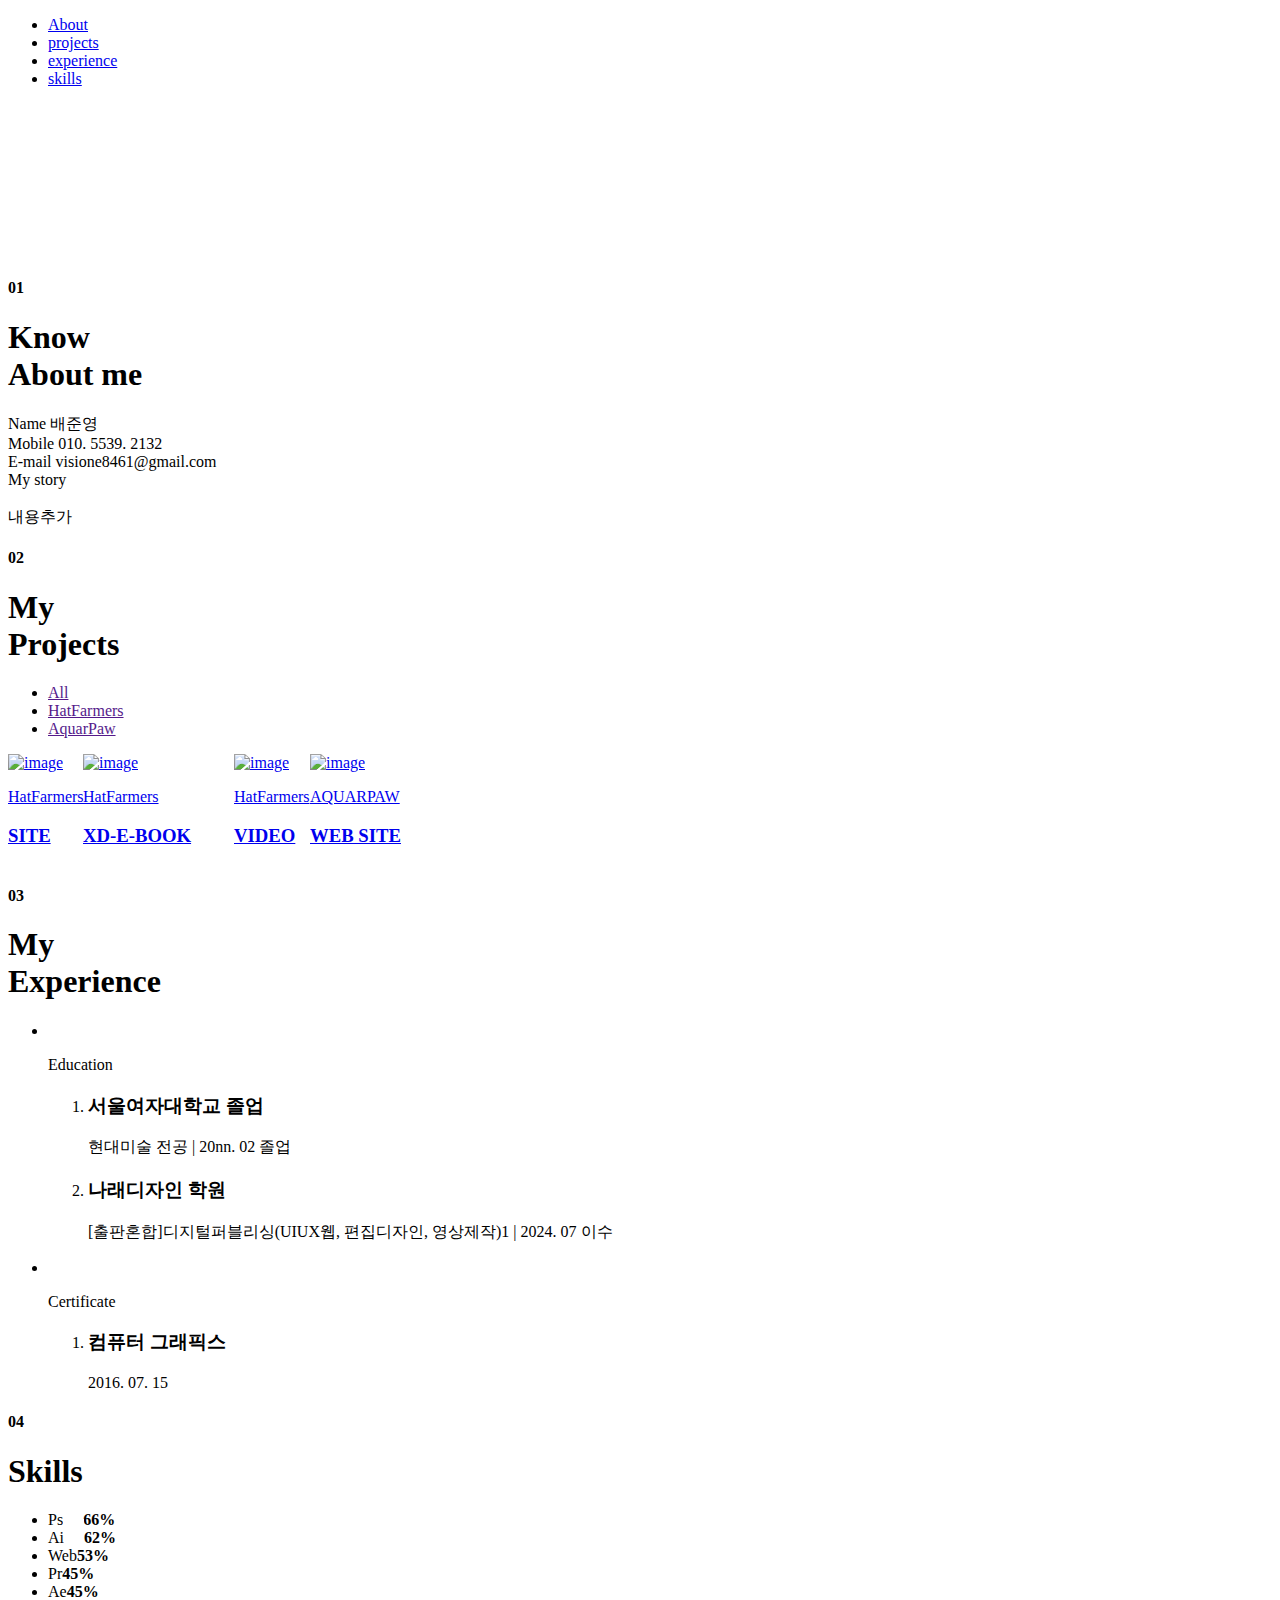
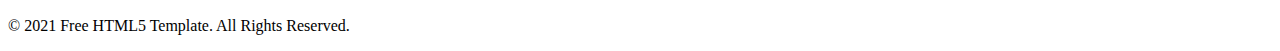
==== index.html @ 80c5e1d2 "Add files via upload" ====
<!DOCTYPE html>
<html lang="ko">

<head>
    <meta charset="utf-8">
    <meta http-equiv="X-UA-Compatible" content="IE=edge">
    <meta name="viewport" content="width=device-width, initial-scale=1">
    <title>Portfolio</title>
    <link rel="shortcut icon" href="./img/effect.png" type="image/x-icon">
    <link href="https://webfontworld.github.io/sunn/SUIT.css" rel="stylesheet">
    <!--웹폰트, 수트체-->
    <link rel="preconnect" href="https://fonts.googleapis.com">
    <link rel="preconnect" href="https://fonts.gstatic.com" crossorigin>
    <link href="https://fonts.googleapis.com/css2?family=Nixie+One&display=swap" rel="stylesheet">
    <!--웹폰트, Nixie One-->
    <!-- Bootstrap -->
    <link href="css/bootstrap.min.css" rel="stylesheet">
    <link href="ionicons/css/ionicons.min.css" rel="stylesheet">
    <link href="css/animate.min.css" rel="stylesheet">
    <link href="css/aos.css" rel="stylesheet">
    <!-- main style -->
    <link href="css/style.css" rel="stylesheet">
    <!-- HTML5 shim and Respond.js for IE8 support of HTML5 elements and media queries -->
    <!-- WARNING: Respond.js doesn't work if you view the page via file:// -->
    <!--[if lt IE 9]>
      <script src="https://oss.maxcdn.com/html5shiv/3.7.3/html5shiv.min.js"></script>
      <script src="https://oss.maxcdn.com/respond/1.4.2/respond.min.js"></script>
    <![endif]-->
    <link rel='stylesheet' href='https://fonts.googleapis.com/css?family=Ubuntu'>
    <link rel="stylesheet" href="css/style.css">
</head>

<body>

    <!-- Preloader -->
    <div id="preloader">
        <div id="status">

            <div class="preloader" aria-busy="true" aria-label="Loading, please wait." role="progressbar">
            </div>

        </div>
    </div>
    <!-- ./Preloader -->

    <!-- header -->
    <header class="navbar-fixed-top">
        <nav>
            <ul>
                <li><a href="#about">About</a></li>
                <li><a href="#projects">projects</a></li>
                <li><a href="#experience">experience</a></li>
                <li><a href="#skills">skills</a></li>
            </ul>
        </nav>
    </header>
    <!-- ./header -->

    <!-- home -->
    <div class="section" id="home" data-stellar-background-ratio="0.5">
        <video src="./img/home.mp4" autoplay muted loop playsinline class="home_pc"></video>
        <video src="./img/home_mobile.mp4" autoplay muted loop playsinline class="home_mo"></video>
    </div>
    <!-- ./home -->

    <!-- about -->
    <div class="section" id="about">
        <div class="container">
            <div class="col-md-6" data-aos="fade-up">
                <h4>01</h4>
                <h1 class="size-50">Know <br /> About me</h1>
                <div class="h">
                    <span>Name</span> 배준영
                    <br><span>Mobile</span> 010. 5539. 2132
                    <br><span>E-mail</span> visione8461@gmail.com
                </div>


                <div class="h-1">My story</div>
                <div class="h-2">

                    <br>내용추가
                </div>
            </div>
            <div class="col-md-6 about-img-div">
                <div class="about-border" data-aos="fade-up" data-aos-delay=".5"></div>
                <img src="img/about-img.jpg" width="400" class="img-responsive" alt="" align="right"
                    data-aos="fade-right" data-aos-delay="0" />
            </div>
        </div>
    </div>
    <!-- ./about -->

    <!-- projects -->
    <div class="section" id="projects">
        <div class="container">
            <div class="col-md-12">
                <h4>02</h4>
                <h1 class="size-50">My <br /> Projects</h1>
            </div>
            <!-- main container -->
            <div class="main-container portfolio-inner clearfix">
                <!-- portfolio div -->
                <div class="portfolio-div">
                    <div class="portfolio">
                        <!-- portfolio_filter -->
                        <div class="categories-grid wow fadeInLeft">
                            <nav class="categories">
                                <ul class="portfolio_filter">
                                    <li><a href="" class="active" data-filter="*">All</a></li>
                                    <li><a href="" data-filter=".HatFarmers">HatFarmers</a></li>
                                    <li><a href="" data-filter=".AquarPaw">AquarPaw</a></li>

                                </ul>
                            </nav>
                        </div>
                        <!-- portfolio_filter -->

                        <!-- portfolio_container -->
                        <div class="no-padding portfolio_container clearfix" data-aos="fade-up">
                            <!-- single work -->
                            <div class="col-md-4 col-sm-6 HatFarmers">
                                <a href="https://bae6young.github.io/hatfamers/" target="_blank">
                                    <div class="portfolio_item">
                                        <img src="img/portfolio/01.jpg" alt="image" class="img-responsive" />
                                    </div>
                                    <div class="pj_text_box clearfix">
                                        <p class="subject link-1">HatFarmers</p>
                                        <h3 class="link-1">SITE</h3>
                                    </div>
                                </a>
                            </div>
                            <!-- end single work -->

                            <!-- single work -->
                            <div class="col-md-4 col-sm-6 HatFarmers">
                                <a href="https://bae6young.github.io/hat_mockup/" target="_blank">
                                    <div class="portfolio_item">
                                        <img src="img/portfolio/02.jpg" alt="image" class="img-responsive" />
                                    </div>
                                    <div class="pj_text_box clearfix">
                                        <p class="subject link-1">HatFarmers</p>
                                        <h3>XD-E-BOOK</h3>
                                    </div>
                                </a>
                            </div>
                            <!-- end single work -->

                            <!-- single work -->
                            <div class="col-md-4 col-sm-6 HatFarmers">
                                <a href="https://youtu.be/URsQX9KmDFw" target="_blank">
                                    <div class="portfolio_item">
                                        <img src="img/portfolio/03.gif" alt="image" class="img-responsive" />
                                    </div>
                                    <div class="pj_text_box clearfix">
                                        <p class="subject link-1">HatFarmers</p>
                                        <h3>VIDEO</h3>
                                    </div>
                                </a>
                            </div>
                            <!-- end single work -->

                            <!-- single work -->
                            <div class="col-md-4 col-sm-6 AquarPaw">
                                <a href="https://bae6young.github.io/AQUARPAW/" target="_blank">
                                    <div class="portfolio_item">
                                        <img src="img/portfolio/04.jpg" alt="image" class="img-responsive" />
                                    </div>
                                    <div class="pj_text_box clearfix">
                                        <p class="subject link-1">AQUARPAW</p>
                                        <h3>WEB SITE</h3>
                                    </div>
                                </a>
                            </div>
                            <!-- end single work -->

                        </div>
                        <!-- end portfolio_container -->
                    </div>
                    <!-- portfolio -->
                </div>
                <!-- end portfolio div -->
            </div>
            <!-- end main container -->
        </div>
    </div>
    <!-- ./projects -->

    <!-- experience  -->
    <div class="section" id="experience">
        <div class="container">
            <div class="col-md-4">
                <h4>03</h4>
                <h1 class="size-50">My <br /> Experience</h1>
                <div class="h-50"></div>
            </div>
            <div class="col-md-8">
                <ul class="timeline">
                    
                    <li class="timeline-event" data-aos="fade-up">
                        
                        <div class="timeline-event-copy">
                            <label class="timeline-event-icon"><img src="./img/effect_line.png" alt="" class="icon_hover"></label>
                            <p class="timeline-event-thumbnail">Education</p>
                        </div>
                        <ol>
                            <li>
                                <h3>서울여자대학교 졸업</h3>
                                <p>현대미술 전공 | 20nn. 02 졸업</p>
                            </li>
                            <li>
                                <h3>나래디자인 학원</h3>
                                <p>[출판혼합]디지털퍼블리싱(UIUX웹,  편집디자인, 영상제작)1 | 2024. 07 이수</p>
                            </li>
                        </ol>
                    </li>
                    <li class="timeline-event" data-aos="fade-up">
                        
                        <div class="timeline-event-copy">
                            <label class="timeline-event-icon"><img src="./img/effect.png" alt="" class="icon_hover"></label>
                            <p class="timeline-event-thumbnail">Certificate</p>
                        </div>
                        <ol>
                            <li>
                                <h3>컴퓨터 그래픽스</h3>
                                <p>2016. 07. 15</p>
                            </li>
                        </ol>
                    </li>
                </ul>
            </div>
        </div>
    </div>
    <!-- ./experience -->
    <!-- skills -->
    <div class="section" id="skills">
        <div class="container">
            <div class="col-md-" data-aos="fade-up">
                <h4>04</h4>
                <h1 class="size-50">Skills</h1>
                <div class="h-50"></div>
                <div class="skill-box">

                    <div class="skills-circle">

                        <ul>
                            <li data-percent="80"><span class="text">Ps</span><span
                                    class="bar-circle-right"></span><span class="bar-circle-left"></span><span
                                    class="bar-circle-cover"></span><b></b></li>
                            <li data-percent="75"><span class="text">Ai</span><span
                                    class="bar-circle-right"></span><span class="bar-circle-left"></span><span
                                    class="bar-circle-cover"></span><b></b></li>
                            <li data-percent="65"><span class="text">Web</span><span
                                    class="bar-circle-right"></span><span class="bar-circle-left"></span><span
                                    class="bar-circle-cover"></span><b></b></li>
                            <li data-percent="55"><span class="text">Pr</span><span
                                    class="bar-circle-right"></span><span class="bar-circle-left"></span><span
                                    class="bar-circle-cover"></span><b></b></li>
                            <li data-percent="55"><span class="text">Ae</span><span
                                    class="bar-circle-right"></span><span class="bar-circle-left"></span><span
                                    class="bar-circle-cover"></span><b></b></li>


                        </ul>
                    </div>
                </div>
            </div>

        </div>
    </div>

    <!-- partial -->
    <script src='https://cdnjs.cloudflare.com/ajax/libs/jquery/3.1.0/jquery.min.js'></script>
    <script src="js/skill_script.js"></script>

    <!-- ./skil -->


    <!-- contact -->
    <div class="section" id="contact">
        <div class="container">
            <div class="col-md-12">
                <p>© 2021 Free HTML5 Template. All Rights Reserved.</p>
            </div>
        </div>
    </div>



    <!-- ./contact -->


    <!-- jQuery -->
    <script src=" js/jquery.js">
    </script>
    <!--  plugins  -->
    <script src="js/bootstrap.min.js"></script>
    <script src="js/plugins.js"></script>
    <script src="js/aos.js"></script>
    <script src="js/jquery.form.js"></script>
    <script src="js/jquery.validate.min.js"></script>

    <!--  main script  -->
    <script src="js/custom.js"></script>
</body>

</html>
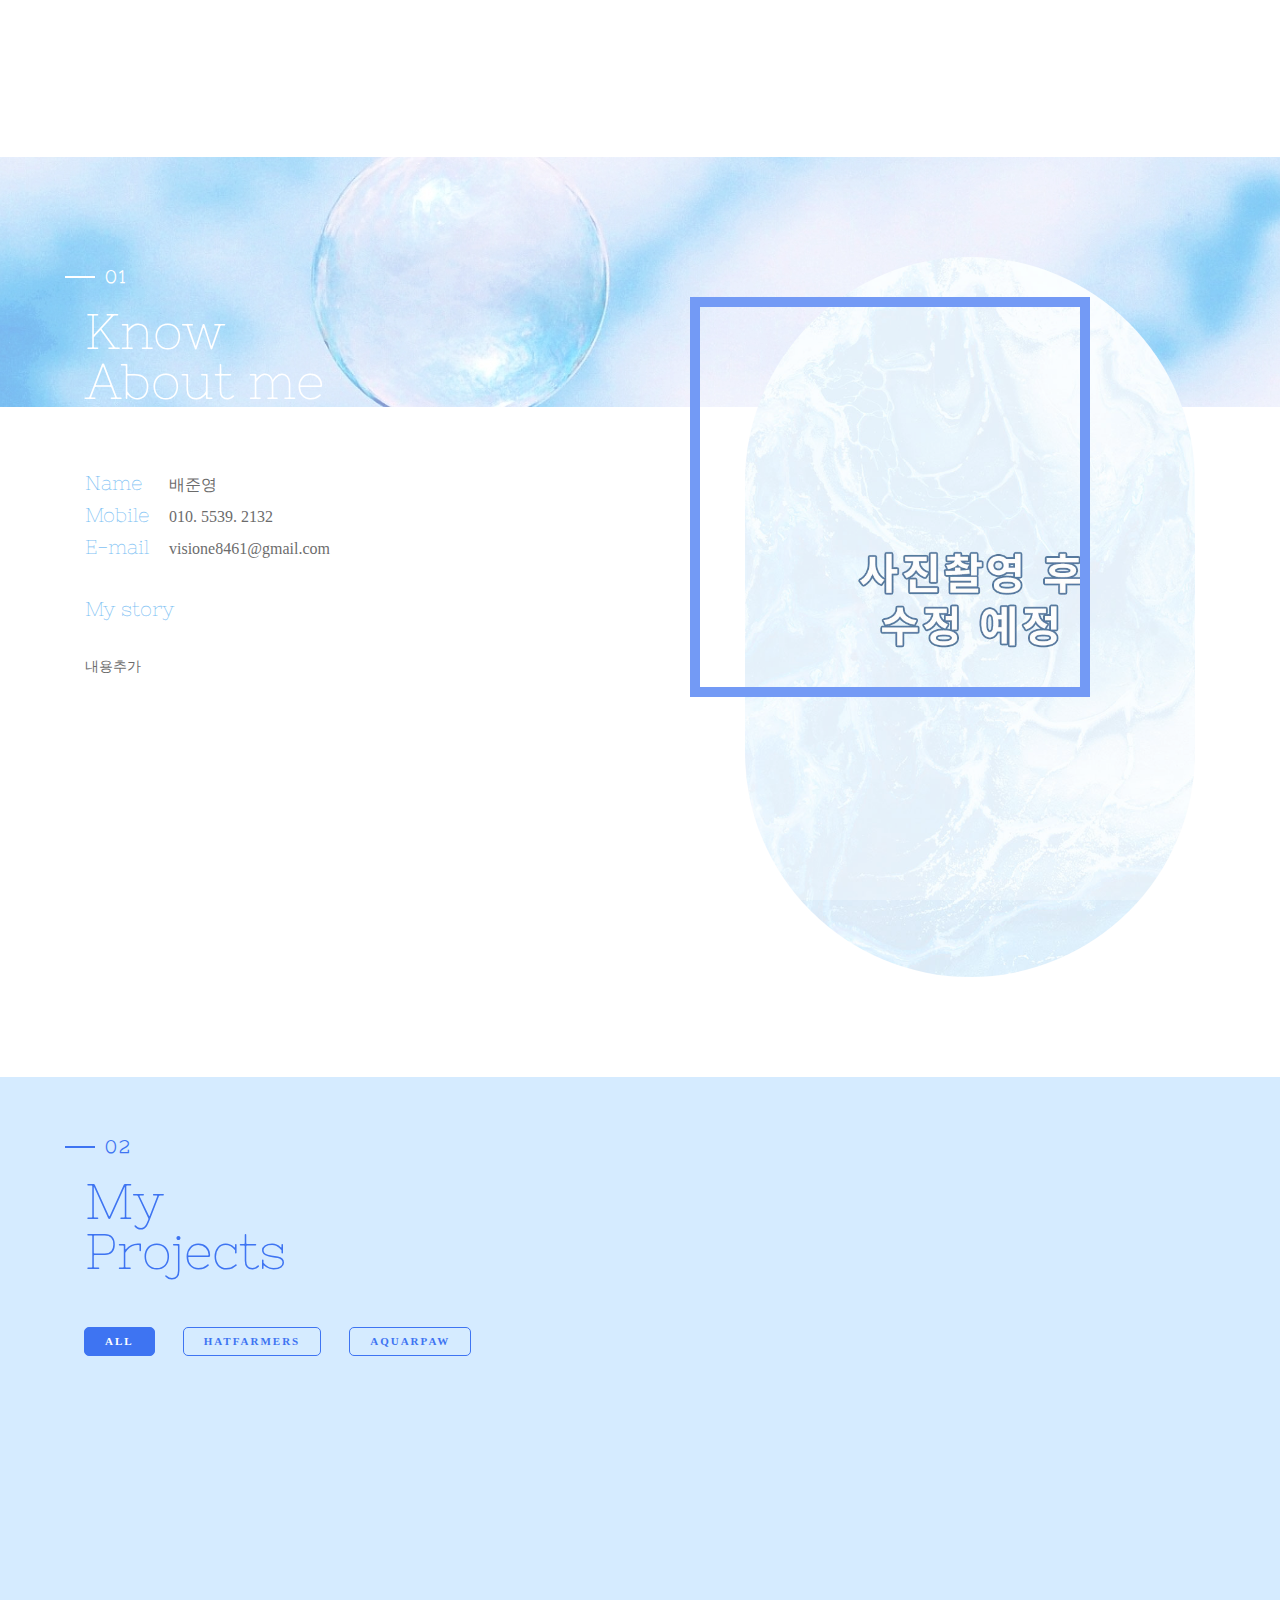
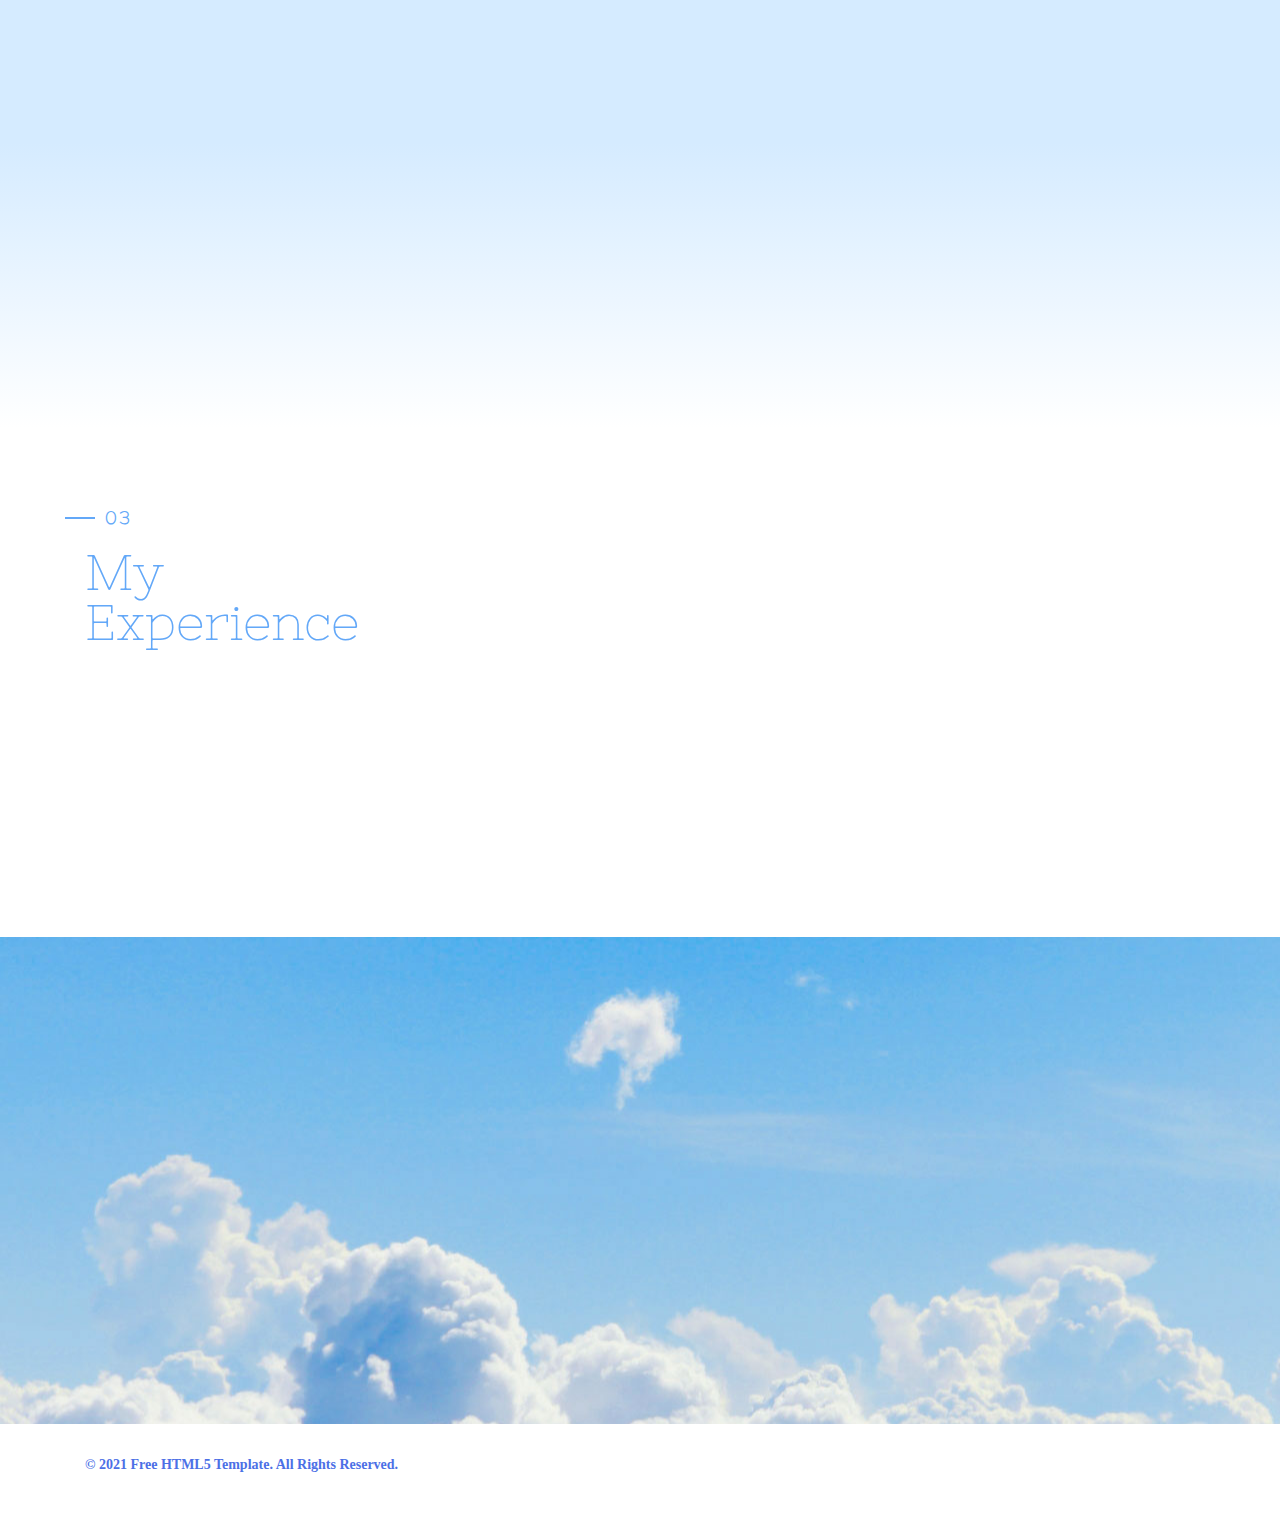
==== commit fd2863b2: "Add files via upload" ====
--- a/index.html
+++ b/index.html
@@ -126,7 +126,21 @@
                                     </div>
                                     <div class="pj_text_box clearfix">
                                         <p class="subject link-1">HatFarmers</p>
-                                        <h3 class="link-1">SITE</h3>
+                                        <h3 class="link-1">WEB SITE</h3>
+                                    </div>
+                                </a>
+                            </div>
+                            <!-- end single work -->
+
+                            <!-- single work -->
+                            <div class="col-md-4 col-sm-6 HatFarmers">
+                                <a href="./bi.html" target="_blank">
+                                    <div class="portfolio_item">
+                                        <img src="img/portfolio/02.jpg" alt="image" class="img-responsive" />
+                                    </div>
+                                    <div class="pj_text_box clearfix">
+                                        <p class="subject link-1">HatFarmers</p>
+                                        <h3 class="link-1">BI GUIDE</h3>
                                     </div>
                                 </a>
                             </div>
@@ -136,21 +150,35 @@
                             <div class="col-md-4 col-sm-6 HatFarmers">
                                 <a href="https://bae6young.github.io/hat_mockup/" target="_blank">
                                     <div class="portfolio_item">
-                                        <img src="img/portfolio/02.jpg" alt="image" class="img-responsive" />
-                                    </div>
-                                    <div class="pj_text_box clearfix">
-                                        <p class="subject link-1">HatFarmers</p>
-                                        <h3>XD-E-BOOK</h3>
-                                    </div>
-                                </a>
-                            </div>
-                            <!-- end single work -->
-
-                            <!-- single work -->
-                            <div class="col-md-4 col-sm-6 HatFarmers">
-                                <a href="https://youtu.be/URsQX9KmDFw" target="_blank">
-                                    <div class="portfolio_item">
-                                        <img src="img/portfolio/03.gif" alt="image" class="img-responsive" />
+                                        <img src="img/portfolio/03.jpg" alt="image" class="img-responsive" />
+                                    </div>
+                                    <div class="pj_text_box clearfix">
+                                        <p class="subject link-1">HatFarmers</p>
+                                        <h3>BX E-BOOK</h3>
+                                    </div>
+                                </a>
+                            </div>
+                            <!-- end single work -->
+
+                            <!-- single work -->
+                            <div class="col-md-4 col-sm-6 HatFarmers">
+                                <a href="./web.html" target="_blank">
+                                    <div class="portfolio_item">
+                                        <img src="img/portfolio/04.jpg" alt="image" class="img-responsive" />
+                                    </div>
+                                    <div class="pj_text_box clearfix">
+                                        <p class="subject link-1">HatFarmers</p>
+                                        <h3 class="link-1">WEB GUIDE</h3>
+                                    </div>
+                                </a>
+                            </div>
+                            <!-- end single work -->
+
+                            <!-- single work -->
+                            <div class="col-md-4 col-sm-6 HatFarmers">
+                                <a href="./video.html" target="_blank">
+                                    <div class="portfolio_item">
+                                        <img src="img/portfolio/05.gif" alt="image" class="img-responsive" />
                                     </div>
                                     <div class="pj_text_box clearfix">
                                         <p class="subject link-1">HatFarmers</p>
@@ -164,11 +192,11 @@
                             <div class="col-md-4 col-sm-6 AquarPaw">
                                 <a href="https://bae6young.github.io/AQUARPAW/" target="_blank">
                                     <div class="portfolio_item">
-                                        <img src="img/portfolio/04.jpg" alt="image" class="img-responsive" />
+                                        <img src="img/portfolio/06.jpg" alt="image" class="img-responsive" />
                                     </div>
                                     <div class="pj_text_box clearfix">
                                         <p class="subject link-1">AQUARPAW</p>
-                                        <h3>WEB SITE</h3>
+                                        <h3>RESPONSIVE WEB SITE</h3>
                                     </div>
                                 </a>
                             </div>
--- a/css/style.css
+++ b/css/style.css
@@ -0,0 +1,1152 @@
+/*
+* Resume template
+* Created by : Ahmed Essa
+* website : www.ahmedessa.net
+*/
+
+
+/* Table of Content
+==================================================
+	- Google fonts & font family -
+	- typography -
+	- General -
+    - Preloader -
+	- Header -
+    - home section -
+    - About section -
+    - experience section -
+    - projects section -
+    - Contact section -
+    - Responsive media queries -
+*/
+
+
+/* Google fonts & font family
+==================================================*/
+
+@import 'https://fonts.googleapis.com/css?family=Lato:100,100i,300,300i,400,400i,700,700i,900,900i|Open+Sans:300,300i,400,400i,600,600i,700,700i,800,800i|Playfair+Display:400,400i,700,700i,900,900i';
+
+/*
+font-family: 'Playfair Display', serif;
+font-family: 'Lato', sans-serif;
+font-family: 'Open Sans', sans-serif;
+*/
+
+
+/* typography
+==================================================*/
+
+h1 {
+    font-family: "Nixie One", system-ui;
+    font-size: 80px;
+    line-height: 70px;
+    color: #ffffff;
+}
+
+h4 {
+    font-family: "Nixie One", system-ui;
+    text-transform: capitalize;
+    letter-spacing: 2px;
+    position: relative;
+    color: #ffffff;
+    margin-left: 20px;
+    font-weight: 700;
+}
+
+h4:before {
+    position: absolute;
+    width: 30px;
+    left: -40px;
+    content: "";
+    display: block;
+    height: 2px;
+    background: #ffffff;
+    top: 9px;
+}
+
+#projects h1, #projects h4{
+    color: #3E74F2;
+}
+#projects h4:before{
+    background: #3E74F2;
+}
+
+#experience h1, #experience h4{
+    color: #63A8F8;
+}
+#experience h4:before{
+    background: #63A8F8;
+}
+
+
+
+/* General
+==================================================*/
+
+body {
+    font-family: 'SUIT'; 
+    font-size: 14px;
+    line-height: 1.6;
+}
+
+.size-50 {
+    font-size: 50px;
+    line-height: 50px
+}
+
+.h-50 {
+    height: 50px;
+}
+
+
+/* preloader
+==================================================*/
+
+#preloader {
+    position: fixed;
+    top: 0;
+    left: 0;
+    right: 0;
+    bottom: 0;
+    background-color: #fff;
+    z-index: 10000
+}/*header*/
+
+#status,
+.preloader {
+    top: 50%;
+    left: 50%;
+    position: absolute
+}
+
+#status {
+    width: 100px;
+    height: 100px;
+    background-repeat: no-repeat;
+    background-position: center;
+    margin: -50px 0 0 -50px
+}
+
+.preloader {
+    height: 40px;
+    width: 40px;
+    margin-top: -20px;
+    margin-left: -20px
+}
+
+.preloader:before {
+    content: "";
+    display: block;
+    position: absolute;
+    left: -1px;
+    top: -1px;
+    height: 100%;
+    width: 100%;
+    -webkit-animation: rotation 1s linear infinite;
+    animation: rotation 1s linear infinite;
+    border: 2px solid #425BB5;
+    border-top: 2px solid transparent;
+    border-radius: 100%
+}
+
+.preloader>.icon {
+    position: absolute;
+    top: 50%;
+    left: 50%;
+    height: 25px;
+    width: 10.6px;
+    margin-top: -12.5px;
+    margin-left: -5.3px;
+    -webkit-animation: wink 1s ease-in-out infinite alternate;
+    animation: wink 1s ease-in-out infinite alternate
+}
+
+@media only screen and (min-width:768px) {
+    .preloader {
+        height: 60px;
+        width: 60px;
+        margin-top: -30px;
+        margin-left: -30px
+    }
+
+    .preloader:before {
+        left: -2px;
+        top: -2px;
+        border-width: 2px
+    }
+
+    .preloader>.icon {
+        height: 37.5px;
+        width: 15.9px;
+        margin-top: -18.75px;
+        margin-left: -7.95px
+    }
+}
+
+@media only screen and (min-width:1200px) {
+    .preloader {
+        height: 60px;
+        width: 60px;
+        margin-top: -30px;
+        margin-left: -30px
+    }
+
+    .preloader>.icon {
+        height: 50px;
+        width: 21.2px;
+        margin-top: -25px;
+        margin-left: -10.6px
+    }
+}
+
+@-webkit-keyframes rotation {
+    from {
+        -webkit-transform: rotate(0);
+        transform: rotate(0)
+    }
+
+    to {
+        -webkit-transform: rotate(359deg);
+        transform: rotate(359deg)
+    }
+}
+
+@keyframes rotation {
+    from {
+        -webkit-transform: rotate(0);
+        transform: rotate(0)
+    }
+
+    to {
+        -webkit-transform: rotate(359deg);
+        transform: rotate(359deg)
+    }
+}
+
+@-webkit-keyframes wink {
+    from {
+        opacity: 0
+    }
+
+    to {
+        opacity: 1
+    }
+}
+
+@keyframes wink {
+    from {
+        opacity: 0
+    }
+
+    to {
+        opacity: 1
+    }
+}
+
+
+/* Header
+==================================================*/
+
+header {
+    text-align: center;
+    -webkit-transition: all .5s;
+    transition: all .5s;
+    height: 65px;
+}
+
+nav ul {
+    display: inline-block;
+    padding-left: 0;
+    list-style: none;
+    padding: 20px;
+    margin-bottom: 0;
+    -webkit-transition: all .5s;
+    transition: all .5s;
+}
+
+nav li {
+    display: inline-block;
+    margin: 10px;
+}
+
+nav li a {
+    text-transform: uppercase;
+    letter-spacing: 2px;
+    color: #fff;
+    font-size: 11px;
+    font-weight: bold;
+    -webkit-transition: all .5s;
+    transition: all .5s;
+}
+header nav li a{
+    opacity: 0;
+}
+
+.bg-nav {
+    background: #97c8ff8c;
+    border-bottom: 1px solid #f3f3f3;
+}
+
+.bg-nav ul {
+    padding: 10px;
+}
+.bg-nav ul a{
+    opacity: 1;
+}
+
+a:focus {
+    color: #fff;
+    text-decoration: none;
+}
+
+a:hover {
+    color: #3E74F2;
+    text-decoration: none;
+}
+
+a.active {
+    color: #3E74F2;
+}
+
+
+/* home section
+==================================================*/
+
+#home video{
+    width: 100%;
+}
+.home_mo{
+    display: none;
+}
+
+@media (min-width:1200px) {
+
+
+}
+
+/* about section
+==================================================*/
+
+#about {
+    padding: 100px 0;
+    background-image: url(../img/about.jpg);
+    background-repeat: no-repeat;
+    background-position: top center;
+}
+
+#about span {
+    color: #4FABEF;
+    font-size: 20px;
+    font-family: "Nixie One", system-ui;
+    display: inline-block;
+    width: 80px;
+    font-weight: normal;
+}
+
+.about-img-div img {
+    margin: 0 auto;
+    width: 450px;
+    overflow: hidden;
+    border-radius: 300px;
+    
+}
+
+.about-border {
+    position: absolute;
+    border: 10px solid #3E74F2;
+    width: 400px;
+    height: 400px;
+    top: 40px;
+    left: 50px;
+    z-index: 1
+}
+
+.h {
+    font-size: 16px;
+    font-weight: normal;
+    padding-top: 50px;
+}
+
+.h-1 {
+    padding: 30px 0 0 0;
+    font-weight: normal;
+    letter-spacing: 5%;
+    color: #4FABEF;
+    font-size: 20px;
+    font-family: "Nixie One", system-ui;
+}
+.h-2{
+    line-height: 2;
+}
+
+
+
+/* experience section
+==================================================*/
+
+#experience {
+    padding: 70px 0 100px;
+}
+
+.experience-row {
+    padding: 20px 0;
+    border-bottom: 1px solid #ddd;
+}
+
+.experience-row h3 {
+    font-family: "Nixie One", system-ui;
+    text-transform: capitalize;
+    letter-spacing: 2px;
+    color: #425BB5;
+    font-size: 16px;
+    font-weight: bold
+}
+
+.experience-row p {
+    color: #888;
+    margin-top: 20px;
+    font-size: 15px;
+}
+
+.experience-row .date {
+    color: #000;
+    font-size: 17px;
+}
+
+.timeline {
+    padding-left: 0;
+    list-style: none;
+    position: relative;
+}
+
+.timeline:before {
+    background-color: black;
+    content: '';
+    margin-left: -1px;
+    position: absolute;
+    top: 0;
+    left: 2em;
+    width: 2px;
+    height: 100%;
+}
+
+.timeline-event {
+    position: relative;
+}
+
+.timeline-event {
+    width: 100%;
+    float: left;
+}
+
+.timeline-event-icon img{
+    padding-bottom: 10px;
+}
+
+.timeline-event-copy{
+    padding-top: 0.7em;
+}
+
+
+.timeline-event-copy .timeline-event-thumbnail:hover {
+    box-shadow: inset 40em 0 0 0 #D5EBFF;
+}
+
+.timeline-event-copy {
+    width: 100%;
+}
+
+.timeline-event-copy strong {
+    font-weight: 700;
+}
+
+.timeline-event-copy p:not(.timeline-event-thumbnail) {
+    padding-bottom: 1em;
+}
+
+
+.timeline-event-thumbnail {
+    font-family: "Nixie One", system-ui;
+    -moz-transition: box-shadow 0.5s ease-in 0.1s;
+    -o-transition: box-shadow 0.5s ease-in 0.1s;
+    -webkit-transition: box-shadow 0.5s ease-in;
+    -webkit-transition-delay: 0.2s;
+    -webkit-transition: box-shadow 0.5s ease-in 0.1s;
+    transition: box-shadow 0.5s ease-in 0.1s;
+    color: #3e74f2;
+    font-size: 24px;
+    background-color: #ffffff00;
+    box-shadow: inset 0 0 0 0em #D5EBFF;
+    display: inline-block;
+    padding-left: 0.4em;
+}
+
+.timeline-event ol{
+    list-style: none;
+    border-left: 3px solid #3e74f2;
+    margin-left: 1em;
+}
+.timeline-event ol li{
+    margin-bottom: 2.3em;
+}
+.timeline-event ol li:last-child{
+    margin: 0;
+}
+.timeline-event ol li h3{
+    margin: 0;
+    font-size: 1.2em;
+    font-weight: 500;
+    margin-bottom: 0.5em;
+    margin-top: 0.5em;
+}
+.timeline-event ol li p{
+    color: #3e74f2;
+}
+
+
+/* skill section
+==================================================*/
+#skills {
+    width: 100%;
+    background-image: url(../img/skills.jpg);
+    background-repeat: no-repeat;
+    background-position: center center;
+    padding: 50px;
+}
+
+.skill-box {
+    width: 80%;
+    padding: 20px;
+    max-width: 1200px;
+    margin: 0 auto;
+
+}
+
+.skill-box>h3 {
+    margin-bottom: 15px;
+    color: #333;
+}
+
+.skill-box>.skills-circle>ul {
+    padding: 0;
+    text-align: center;
+    list-style-type: none;
+
+}
+
+.skill-box>.skills-circle>ul>li {
+    width: 150px;
+    height: 150px;
+    /*원크기조정가능*/
+    border-radius: 50%;
+    position: relative;
+    display: inline-block;
+    overflow: hidden;
+    margin: 10px;
+}
+
+.skill-box>.skills-circle>ul>li>span {
+    color: #fff;
+    font-size: 35px;
+    padding: 1.5em;
+}
+
+.skill-box>.skills-circle>ul>li>span.text,
+.skill-box>.skills-circle>ul>li>span~b {
+    top: 50%;
+    left: 50%;
+    position: absolute;
+    transform: translate(-50%, -50%);
+    margin-top: -8px;
+    z-index: 1;
+}
+
+.skill-box>.skills-circle>ul>li>span.text~b,
+.skill-box>.skills-circle>ul>li>span~b~b {
+    font-weight: bold;
+    color: #3e74f2;
+    margin-top: 2em;
+}
+
+.skill-box>.skills-circle>ul>li>span.bar-circle-right,
+.skill-box>.skills-circle>ul>li>span.bar-circle-left {
+    border-radius: 50%;
+    position: absolute;
+    display: block;
+    width: 100%;
+    height: 100%;
+    border: 10px solid rgb(255, 255, 255);
+    /*bar 채워지는 color. 나머지 컬러는 .skill_script.js 45번째 줄 background변경*/
+    clip: rect(0, 75px, 150px, 0);
+}
+
+
+.skill-box>.skills-circle>ul>li>span.bar-circle-cover {
+    display: block;
+    width: 90%;
+    height: 90%;
+    /*bar 굵기 두껍게 하고싶으면 여기 width랑 height랑 %줄이면됨*/
+    border-radius: 50%;
+    z-index: 0;
+    position: absolute;
+    top: 50%;
+    left: 50%;
+    transform: translate(-50%, -50%);
+}
+@media (max-width:799px){
+    #skills{
+        background-size: cover;
+    }
+}
+
+/* projects section
+==================================================*/
+
+#projects {
+    padding: 50px 0 120px;
+    background: linear-gradient(#D5EBFF 70%, rgb(255, 255, 255));
+}
+
+#projects  h3 {
+    color: #3D3D3D;
+}
+#projects p {
+    color: #63A8F8;
+}
+
+.portfolio .categories-grid span {
+    font-size: 30px;
+    margin-bottom: 30px;
+    display: inline-block;
+}
+
+.portfolio .categories-grid .categories ul li {
+    list-style: none;
+    margin: 20px 0;
+    
+}
+
+.portfolio .categories-grid .categories ul li a {
+    display: inline-block;
+    color: #3E74F2;
+    padding: 5px 20px;
+    margin: 0 14px;
+    border-radius: 5px;
+    border: #3E74F2 1px solid;    
+    -webkit-transition: all .2s ease-in-out .2s;
+    transition: all .2s ease-in-out .2s;
+    position: relative;
+    z-index: 1;
+    overflow: hidden;
+
+}
+
+.portfolio .categories-grid .categories ul li a:hover,
+.portfolio .categories-grid .categories ul li a:focus {
+    text-decoration: none;
+}
+
+.portfolio .categories-grid .categories ul li a.active {
+    background-color: #3E74F2;
+    padding: 5px 20px;
+    color: white;
+    text-decoration: none;
+}
+
+.portfolio_filter {
+    padding-left: 0;
+}
+
+.portfolio_item {
+    position: relative;
+    overflow: hidden;
+    filter: drop-shadow(3px 3px 3px #00000031);
+
+}
+
+.pj_text_box{
+    text-align: center;
+    margin: 15px 0 20px 0;
+}
+.pj_text_box p{
+    margin: 0;
+}
+.pj_text_box h3{
+    font-weight: 400;
+    font-size: 18px;
+    margin-top: 10px;
+}
+
+.img-responsive {
+    width: 100%;
+}
+
+.portfolio_item .portfolio_item_hover {
+    position: absolute;
+    top: 0px;
+    left: 0px;
+    height: 100%;
+    width: 100%;
+    background-color: #3E74F2;
+    -webkit-transform: translateY(100%);
+    transform: translateY(100%);
+    opacity: 0;
+    -webkit-transition: all .2s ease-in-out;
+    transition: all .2s ease-in-out;
+    color: #333;
+}
+
+.portfolio_item .portfolio_item_hover .item_info {
+    text-align: center;
+    position: absolute;
+    top: 50%;
+    left: 50%;
+    -webkit-transform: translate(-50%, -50%);
+    transform: translate(-50%, -50%);
+    padding: 10px;
+    width: 100%;
+    font-weight: bold;
+}
+
+.portfolio_item .portfolio_item_hover .item_info span {
+    display: block;
+    color: #fff;
+    font-size: 18px;
+    -webkit-transform: translateY(-100px);
+    transform: translateY(-100px);
+    -webkit-transition: all .3s ease-in-out .3s;
+    transition: all .3s ease-in-out .3s;
+    opacity: 0;
+}
+
+.portfolio_item .portfolio_item_hover .item_info em {
+    font-style: normal;
+    display: inline-block;
+    background-color: #3E74F2;
+    padding: 5px 20px;
+    color: #fff;
+    margin-top: 10px;
+    -webkit-transform: translateY(100px);
+    transform: translateY(100px);
+    -webkit-transition: all .3s ease-in-out .3s;
+    transition: all .3s ease-in-out .3s;
+    opacity: 0;
+    font-size: 10px;
+    letter-spacing: 2px;
+}
+
+.portfolio_item:hover .portfolio_item_hover {
+    opacity: 1;
+    -webkit-transform: translateX(0);
+    transform: translateX(0);
+}
+
+.portfolio_item:hover .item_info em,
+.portfolio_item:hover .item_info span {
+    opacity: 1;
+    -webkit-transform: translateX(0);
+    transform: translateX(0);
+}
+
+.portfolio .categories-grid .categories ul li {
+    float: left;
+}
+
+.portfolio .categories-grid .categories ul li a {
+    padding: 5px 20px;
+    -webkit-transition: all .2s ease-in-out .2s;
+    transition: all .2s ease-in-out .2s;
+}
+
+.portfolio_filter {
+    padding-left: 0;
+    display: inline-block;
+    margin: 0 auto;
+    text-align: center;
+}
+
+
+
+.portfolio-padding {
+    padding: 50px 0;
+}
+
+.portfolio-inner {
+    padding-bottom: 0 !important;
+    padding-top: 55px;
+}
+
+.modal-content {
+    box-shadow: 0 5px 15px rgba(0, 0, 0, 0);
+    border: none;
+}
+
+.popup-modal {
+    background: #fff;
+}
+
+.close-popup-modal {
+    float: right;
+    margin: 20px;
+    font-size: 22px;
+    opacity: 0;
+    cursor: pointer;
+    -webkit-transition: all .3s;
+    transition: all .3s;
+    -webkit-transition-delay: .6s;
+    transition-delay: .6s;
+    position: fixed;
+    z-index: 100000;
+    right: 14px;
+}
+
+.animatedModal-on .close-popup-modal {
+    opacity: 1;
+}
+
+.modal-content h2 {
+    font-family: "Nixie One", system-ui;
+
+    font-size: 40px;
+    line-height: 50px;
+}
+
+@media (min-width:992px){
+    #projects p.link-1 {
+        position: relative;
+        display: inline-block;
+      }
+      #projects p.link-1::before{
+        content: "";
+        position: absolute;
+        bottom: 0;
+        left: 0;
+        border-bottom: 1px solid #63A8F8;
+        width: 0%;
+      }
+      #projects p.link-1:after{
+        content: "";
+        position: absolute;
+        bottom: 0;
+        right: 0;
+        border-bottom: 1px solid #63A8F8;
+        width: 0%;
+      }
+    
+    
+    #projects .col-md-4:hover p.link-1::after, #projects .col-md-4:hover p.link-1::before{
+    width:51%;
+    }
+    #projects p.link-1:after, #projects p.link-1::before{
+    transition: all 0.3s;
+    }
+
+    #projects .container .portfolio ul li a::after{
+        content: "";
+        width: 100%;
+        height: 100%;
+        background-color: #3E74F2;
+        position: absolute;
+        top: 0;
+        left: 0;
+        transform: translateX(-100%);
+        transition: transform 0.3s;
+        z-index: -1;
+    }
+
+    #projects .container .portfolio ul li:hover a::after{
+        transform: translateX(0);
+    }
+    #projects .portfolio .categories-grid .categories ul li:hover a{
+        color: #fff;
+    }
+
+
+
+}
+
+
+
+
+
+
+
+/* contact
+==================================================*/
+
+#contact {
+    padding: 30px 0;
+    background: #ffffff;
+}
+
+#contact p {
+    color: #4C70E6;
+    font-weight: 700;
+}
+
+#contact-form input,
+#contact-form textarea {
+    height: 50px;
+    margin-bottom: 10px;
+    border-radius: 0;
+}
+
+#contact-form label {
+    display: block;
+    margin-bottom: .2em;
+    font-size: 13px;
+    line-height: 13px;
+    font-size: 1.3rem;
+    line-height: 1.3rem;
+    color: #4C70E6;
+}
+
+#contact-form label.error {
+    margin-top: 10px;
+    margin-bottom: 1em;
+    font-size: 12px;
+    line-height: 12px;
+    font-size: 1.2rem;
+    line-height: 1.2rem;
+    color: #D33E43;
+    margin-left: 10px
+}
+
+#contact-form input[type="text"].error,
+#contact-form input[type="password"].error,
+#contact-form input[type="date"].error,
+#contact-form input[type="datetime"].error,
+#contact-form input[type="datetime-local"].error,
+#contact-form input[type="month"].error,
+#contact-form input[type="week"].error,
+#contact-form input[type="email"].error,
+#contact-form input[type="number"].error,
+#contact-form input[type="search"].error,
+#contact-form input[type="tel"].error,
+#contact-form input[type="time"].error,
+#contact-form input[type="url"].error,
+#contact-form textarea.error {
+    border-color: #D33E43
+}
+
+textarea {
+    resize: none;
+}
+
+fieldset {
+    border: 0px;
+    margin: 0;
+    padding: 0
+}
+
+.required {
+    color: #e9266d
+}
+
+#success,
+#error {
+    display: none
+}
+
+#success p,
+#error p {
+    display: block;
+}
+
+#success p {
+    color: #425BB5;
+    font-size: 15px;
+    text-align: center;
+    padding: 10px;
+    border: 2px solid #425BB5;
+    margin-top: 10px;
+}
+
+#error p {
+    color: #D33E43;
+    font-size: 15px;
+    text-align: center;
+    padding: 10px;
+    border: 2px solid #D33E43;
+    margin-top: 10px;
+}
+
+#submit {
+    background-color: #425BB5;
+    color: #fff;
+    padding: 10px 40px;
+    border-radius: 0;
+    text-transform: uppercase;
+    letter-spacing: 2px;
+    font-weight: bold;
+    width: 100%;
+}
+
+.social {
+    padding-left: 0;
+    list-style: none;
+    margin-top: 20px;
+}
+
+.social li {
+    float: left;
+}
+
+.social li a {
+    color: #333;
+    font-size: 35px;
+    margin-right: 15px;
+    transition: all .3s;
+    -webkit-transition: all .3s;
+}
+
+.social li a:hover {
+    color: #425BB5;
+}
+
+
+
+/* Responsive media queries
+==================================================*/
+
+@media (max-width: 991px) {
+    .portfolio .categories-grid .categories ul li a {
+        padding: 5px 20px;
+    }
+}
+
+@media (max-width: 768px) {
+    #home{
+        padding-bottom: 7em;
+    }
+    .home_mo{
+        display: block;
+    }
+
+    .home_pc{
+        display: none;
+    }
+
+    .timeline-event-copy {
+        width: 90%;
+        left: 2em;
+    }
+
+}
+
+@media (max-width: 500px) {
+    h1 {
+        font-family: 'Playfair Display', serif;
+        font-size: 50px;
+        line-height: 50px;
+    }
+
+
+    .about-border {
+        width: 265px;
+    }
+
+    .portfolio .categories-grid .categories ul li {
+        list-style: none;
+        margin: 10px 0;
+    }
+
+    .disply-table h1 {
+        color: #fff;
+        margin-top: 100px;
+    }
+
+    .container h2 {
+        text-align: right;
+        font-size: 60px;
+        color: #425BB5;
+        font-family: 'Lato', sans-serif;
+    }
+
+    .dia {
+        width: 200px;
+        margin: 80px 0 0 120px;
+
+    }
+
+    .dia img {
+        width: 100%;
+        display: block;
+    }
+
+    .box h4 {
+        font-size: 14px;
+        margin-top: 50px;
+        color: #fff;
+    }
+
+    .box h4:before {
+        position: absolute;
+        width: 30px;
+        left: -40px;
+        content: "";
+        display: block;
+        height: 2px;
+        background: #fff;
+        top: 9px;
+    }
+
+
+}
+
+@media (max-width: 420px) {
+    nav li {
+        margin: 6px;
+    }
+
+    nav li a {
+        font-size: 10px;
+    }
+}
+
+.portfolio_container .col-md-12 {
+    padding-left: 0;
+    padding-right: 0;
+}
+
+
+.project_btn {
+    display: inline-block;
+    padding: 5px 20px;
+    border: 1px solid skyblue;
+    border-radius: 30px;
+    color: #23527c;
+}
+
+.project_btn:hover {
+    color: #fff;
+    background: skyblue;
+}
+
+.project_btn_box {
+    text-align: left;
+    padding-top: 10px;
+}
+
+.clear {
+    clear: both;
+}
+
+.portfolio_bg {
+    background: url(../img/portfolio/01.jpg);
+}
+
+@media (max-width:350px){
+    .about-border{
+        display: none;
+    }
+    
+}
+
+
+
+@media (max-width:600px) {
+    .timeline-event {
+        width: 100%
+    }
+}--- a/css/style.css
+++ b/css/style.css
@@ -0,0 +1,1152 @@
+/*
+* Resume template
+* Created by : Ahmed Essa
+* website : www.ahmedessa.net
+*/
+
+
+/* Table of Content
+==================================================
+	- Google fonts & font family -
+	- typography -
+	- General -
+    - Preloader -
+	- Header -
+    - home section -
+    - About section -
+    - experience section -
+    - projects section -
+    - Contact section -
+    - Responsive media queries -
+*/
+
+
+/* Google fonts & font family
+==================================================*/
+
+@import 'https://fonts.googleapis.com/css?family=Lato:100,100i,300,300i,400,400i,700,700i,900,900i|Open+Sans:300,300i,400,400i,600,600i,700,700i,800,800i|Playfair+Display:400,400i,700,700i,900,900i';
+
+/*
+font-family: 'Playfair Display', serif;
+font-family: 'Lato', sans-serif;
+font-family: 'Open Sans', sans-serif;
+*/
+
+
+/* typography
+==================================================*/
+
+h1 {
+    font-family: "Nixie One", system-ui;
+    font-size: 80px;
+    line-height: 70px;
+    color: #ffffff;
+}
+
+h4 {
+    font-family: "Nixie One", system-ui;
+    text-transform: capitalize;
+    letter-spacing: 2px;
+    position: relative;
+    color: #ffffff;
+    margin-left: 20px;
+    font-weight: 700;
+}
+
+h4:before {
+    position: absolute;
+    width: 30px;
+    left: -40px;
+    content: "";
+    display: block;
+    height: 2px;
+    background: #ffffff;
+    top: 9px;
+}
+
+#projects h1, #projects h4{
+    color: #3E74F2;
+}
+#projects h4:before{
+    background: #3E74F2;
+}
+
+#experience h1, #experience h4{
+    color: #63A8F8;
+}
+#experience h4:before{
+    background: #63A8F8;
+}
+
+
+
+/* General
+==================================================*/
+
+body {
+    font-family: 'SUIT'; 
+    font-size: 14px;
+    line-height: 1.6;
+}
+
+.size-50 {
+    font-size: 50px;
+    line-height: 50px
+}
+
+.h-50 {
+    height: 50px;
+}
+
+
+/* preloader
+==================================================*/
+
+#preloader {
+    position: fixed;
+    top: 0;
+    left: 0;
+    right: 0;
+    bottom: 0;
+    background-color: #fff;
+    z-index: 10000
+}/*header*/
+
+#status,
+.preloader {
+    top: 50%;
+    left: 50%;
+    position: absolute
+}
+
+#status {
+    width: 100px;
+    height: 100px;
+    background-repeat: no-repeat;
+    background-position: center;
+    margin: -50px 0 0 -50px
+}
+
+.preloader {
+    height: 40px;
+    width: 40px;
+    margin-top: -20px;
+    margin-left: -20px
+}
+
+.preloader:before {
+    content: "";
+    display: block;
+    position: absolute;
+    left: -1px;
+    top: -1px;
+    height: 100%;
+    width: 100%;
+    -webkit-animation: rotation 1s linear infinite;
+    animation: rotation 1s linear infinite;
+    border: 2px solid #425BB5;
+    border-top: 2px solid transparent;
+    border-radius: 100%
+}
+
+.preloader>.icon {
+    position: absolute;
+    top: 50%;
+    left: 50%;
+    height: 25px;
+    width: 10.6px;
+    margin-top: -12.5px;
+    margin-left: -5.3px;
+    -webkit-animation: wink 1s ease-in-out infinite alternate;
+    animation: wink 1s ease-in-out infinite alternate
+}
+
+@media only screen and (min-width:768px) {
+    .preloader {
+        height: 60px;
+        width: 60px;
+        margin-top: -30px;
+        margin-left: -30px
+    }
+
+    .preloader:before {
+        left: -2px;
+        top: -2px;
+        border-width: 2px
+    }
+
+    .preloader>.icon {
+        height: 37.5px;
+        width: 15.9px;
+        margin-top: -18.75px;
+        margin-left: -7.95px
+    }
+}
+
+@media only screen and (min-width:1200px) {
+    .preloader {
+        height: 60px;
+        width: 60px;
+        margin-top: -30px;
+        margin-left: -30px
+    }
+
+    .preloader>.icon {
+        height: 50px;
+        width: 21.2px;
+        margin-top: -25px;
+        margin-left: -10.6px
+    }
+}
+
+@-webkit-keyframes rotation {
+    from {
+        -webkit-transform: rotate(0);
+        transform: rotate(0)
+    }
+
+    to {
+        -webkit-transform: rotate(359deg);
+        transform: rotate(359deg)
+    }
+}
+
+@keyframes rotation {
+    from {
+        -webkit-transform: rotate(0);
+        transform: rotate(0)
+    }
+
+    to {
+        -webkit-transform: rotate(359deg);
+        transform: rotate(359deg)
+    }
+}
+
+@-webkit-keyframes wink {
+    from {
+        opacity: 0
+    }
+
+    to {
+        opacity: 1
+    }
+}
+
+@keyframes wink {
+    from {
+        opacity: 0
+    }
+
+    to {
+        opacity: 1
+    }
+}
+
+
+/* Header
+==================================================*/
+
+header {
+    text-align: center;
+    -webkit-transition: all .5s;
+    transition: all .5s;
+    height: 65px;
+}
+
+nav ul {
+    display: inline-block;
+    padding-left: 0;
+    list-style: none;
+    padding: 20px;
+    margin-bottom: 0;
+    -webkit-transition: all .5s;
+    transition: all .5s;
+}
+
+nav li {
+    display: inline-block;
+    margin: 10px;
+}
+
+nav li a {
+    text-transform: uppercase;
+    letter-spacing: 2px;
+    color: #fff;
+    font-size: 11px;
+    font-weight: bold;
+    -webkit-transition: all .5s;
+    transition: all .5s;
+}
+header nav li a{
+    opacity: 0;
+}
+
+.bg-nav {
+    background: #97c8ff8c;
+    border-bottom: 1px solid #f3f3f3;
+}
+
+.bg-nav ul {
+    padding: 10px;
+}
+.bg-nav ul a{
+    opacity: 1;
+}
+
+a:focus {
+    color: #fff;
+    text-decoration: none;
+}
+
+a:hover {
+    color: #3E74F2;
+    text-decoration: none;
+}
+
+a.active {
+    color: #3E74F2;
+}
+
+
+/* home section
+==================================================*/
+
+#home video{
+    width: 100%;
+}
+.home_mo{
+    display: none;
+}
+
+@media (min-width:1200px) {
+
+
+}
+
+/* about section
+==================================================*/
+
+#about {
+    padding: 100px 0;
+    background-image: url(../img/about.jpg);
+    background-repeat: no-repeat;
+    background-position: top center;
+}
+
+#about span {
+    color: #4FABEF;
+    font-size: 20px;
+    font-family: "Nixie One", system-ui;
+    display: inline-block;
+    width: 80px;
+    font-weight: normal;
+}
+
+.about-img-div img {
+    margin: 0 auto;
+    width: 450px;
+    overflow: hidden;
+    border-radius: 300px;
+    
+}
+
+.about-border {
+    position: absolute;
+    border: 10px solid #3E74F2;
+    width: 400px;
+    height: 400px;
+    top: 40px;
+    left: 50px;
+    z-index: 1
+}
+
+.h {
+    font-size: 16px;
+    font-weight: normal;
+    padding-top: 50px;
+}
+
+.h-1 {
+    padding: 30px 0 0 0;
+    font-weight: normal;
+    letter-spacing: 5%;
+    color: #4FABEF;
+    font-size: 20px;
+    font-family: "Nixie One", system-ui;
+}
+.h-2{
+    line-height: 2;
+}
+
+
+
+/* experience section
+==================================================*/
+
+#experience {
+    padding: 70px 0 100px;
+}
+
+.experience-row {
+    padding: 20px 0;
+    border-bottom: 1px solid #ddd;
+}
+
+.experience-row h3 {
+    font-family: "Nixie One", system-ui;
+    text-transform: capitalize;
+    letter-spacing: 2px;
+    color: #425BB5;
+    font-size: 16px;
+    font-weight: bold
+}
+
+.experience-row p {
+    color: #888;
+    margin-top: 20px;
+    font-size: 15px;
+}
+
+.experience-row .date {
+    color: #000;
+    font-size: 17px;
+}
+
+.timeline {
+    padding-left: 0;
+    list-style: none;
+    position: relative;
+}
+
+.timeline:before {
+    background-color: black;
+    content: '';
+    margin-left: -1px;
+    position: absolute;
+    top: 0;
+    left: 2em;
+    width: 2px;
+    height: 100%;
+}
+
+.timeline-event {
+    position: relative;
+}
+
+.timeline-event {
+    width: 100%;
+    float: left;
+}
+
+.timeline-event-icon img{
+    padding-bottom: 10px;
+}
+
+.timeline-event-copy{
+    padding-top: 0.7em;
+}
+
+
+.timeline-event-copy .timeline-event-thumbnail:hover {
+    box-shadow: inset 40em 0 0 0 #D5EBFF;
+}
+
+.timeline-event-copy {
+    width: 100%;
+}
+
+.timeline-event-copy strong {
+    font-weight: 700;
+}
+
+.timeline-event-copy p:not(.timeline-event-thumbnail) {
+    padding-bottom: 1em;
+}
+
+
+.timeline-event-thumbnail {
+    font-family: "Nixie One", system-ui;
+    -moz-transition: box-shadow 0.5s ease-in 0.1s;
+    -o-transition: box-shadow 0.5s ease-in 0.1s;
+    -webkit-transition: box-shadow 0.5s ease-in;
+    -webkit-transition-delay: 0.2s;
+    -webkit-transition: box-shadow 0.5s ease-in 0.1s;
+    transition: box-shadow 0.5s ease-in 0.1s;
+    color: #3e74f2;
+    font-size: 24px;
+    background-color: #ffffff00;
+    box-shadow: inset 0 0 0 0em #D5EBFF;
+    display: inline-block;
+    padding-left: 0.4em;
+}
+
+.timeline-event ol{
+    list-style: none;
+    border-left: 3px solid #3e74f2;
+    margin-left: 1em;
+}
+.timeline-event ol li{
+    margin-bottom: 2.3em;
+}
+.timeline-event ol li:last-child{
+    margin: 0;
+}
+.timeline-event ol li h3{
+    margin: 0;
+    font-size: 1.2em;
+    font-weight: 500;
+    margin-bottom: 0.5em;
+    margin-top: 0.5em;
+}
+.timeline-event ol li p{
+    color: #3e74f2;
+}
+
+
+/* skill section
+==================================================*/
+#skills {
+    width: 100%;
+    background-image: url(../img/skills.jpg);
+    background-repeat: no-repeat;
+    background-position: center center;
+    padding: 50px;
+}
+
+.skill-box {
+    width: 80%;
+    padding: 20px;
+    max-width: 1200px;
+    margin: 0 auto;
+
+}
+
+.skill-box>h3 {
+    margin-bottom: 15px;
+    color: #333;
+}
+
+.skill-box>.skills-circle>ul {
+    padding: 0;
+    text-align: center;
+    list-style-type: none;
+
+}
+
+.skill-box>.skills-circle>ul>li {
+    width: 150px;
+    height: 150px;
+    /*원크기조정가능*/
+    border-radius: 50%;
+    position: relative;
+    display: inline-block;
+    overflow: hidden;
+    margin: 10px;
+}
+
+.skill-box>.skills-circle>ul>li>span {
+    color: #fff;
+    font-size: 35px;
+    padding: 1.5em;
+}
+
+.skill-box>.skills-circle>ul>li>span.text,
+.skill-box>.skills-circle>ul>li>span~b {
+    top: 50%;
+    left: 50%;
+    position: absolute;
+    transform: translate(-50%, -50%);
+    margin-top: -8px;
+    z-index: 1;
+}
+
+.skill-box>.skills-circle>ul>li>span.text~b,
+.skill-box>.skills-circle>ul>li>span~b~b {
+    font-weight: bold;
+    color: #3e74f2;
+    margin-top: 2em;
+}
+
+.skill-box>.skills-circle>ul>li>span.bar-circle-right,
+.skill-box>.skills-circle>ul>li>span.bar-circle-left {
+    border-radius: 50%;
+    position: absolute;
+    display: block;
+    width: 100%;
+    height: 100%;
+    border: 10px solid rgb(255, 255, 255);
+    /*bar 채워지는 color. 나머지 컬러는 .skill_script.js 45번째 줄 background변경*/
+    clip: rect(0, 75px, 150px, 0);
+}
+
+
+.skill-box>.skills-circle>ul>li>span.bar-circle-cover {
+    display: block;
+    width: 90%;
+    height: 90%;
+    /*bar 굵기 두껍게 하고싶으면 여기 width랑 height랑 %줄이면됨*/
+    border-radius: 50%;
+    z-index: 0;
+    position: absolute;
+    top: 50%;
+    left: 50%;
+    transform: translate(-50%, -50%);
+}
+@media (max-width:799px){
+    #skills{
+        background-size: cover;
+    }
+}
+
+/* projects section
+==================================================*/
+
+#projects {
+    padding: 50px 0 120px;
+    background: linear-gradient(#D5EBFF 70%, rgb(255, 255, 255));
+}
+
+#projects  h3 {
+    color: #3D3D3D;
+}
+#projects p {
+    color: #63A8F8;
+}
+
+.portfolio .categories-grid span {
+    font-size: 30px;
+    margin-bottom: 30px;
+    display: inline-block;
+}
+
+.portfolio .categories-grid .categories ul li {
+    list-style: none;
+    margin: 20px 0;
+    
+}
+
+.portfolio .categories-grid .categories ul li a {
+    display: inline-block;
+    color: #3E74F2;
+    padding: 5px 20px;
+    margin: 0 14px;
+    border-radius: 5px;
+    border: #3E74F2 1px solid;    
+    -webkit-transition: all .2s ease-in-out .2s;
+    transition: all .2s ease-in-out .2s;
+    position: relative;
+    z-index: 1;
+    overflow: hidden;
+
+}
+
+.portfolio .categories-grid .categories ul li a:hover,
+.portfolio .categories-grid .categories ul li a:focus {
+    text-decoration: none;
+}
+
+.portfolio .categories-grid .categories ul li a.active {
+    background-color: #3E74F2;
+    padding: 5px 20px;
+    color: white;
+    text-decoration: none;
+}
+
+.portfolio_filter {
+    padding-left: 0;
+}
+
+.portfolio_item {
+    position: relative;
+    overflow: hidden;
+    filter: drop-shadow(3px 3px 3px #00000031);
+
+}
+
+.pj_text_box{
+    text-align: center;
+    margin: 15px 0 20px 0;
+}
+.pj_text_box p{
+    margin: 0;
+}
+.pj_text_box h3{
+    font-weight: 400;
+    font-size: 18px;
+    margin-top: 10px;
+}
+
+.img-responsive {
+    width: 100%;
+}
+
+.portfolio_item .portfolio_item_hover {
+    position: absolute;
+    top: 0px;
+    left: 0px;
+    height: 100%;
+    width: 100%;
+    background-color: #3E74F2;
+    -webkit-transform: translateY(100%);
+    transform: translateY(100%);
+    opacity: 0;
+    -webkit-transition: all .2s ease-in-out;
+    transition: all .2s ease-in-out;
+    color: #333;
+}
+
+.portfolio_item .portfolio_item_hover .item_info {
+    text-align: center;
+    position: absolute;
+    top: 50%;
+    left: 50%;
+    -webkit-transform: translate(-50%, -50%);
+    transform: translate(-50%, -50%);
+    padding: 10px;
+    width: 100%;
+    font-weight: bold;
+}
+
+.portfolio_item .portfolio_item_hover .item_info span {
+    display: block;
+    color: #fff;
+    font-size: 18px;
+    -webkit-transform: translateY(-100px);
+    transform: translateY(-100px);
+    -webkit-transition: all .3s ease-in-out .3s;
+    transition: all .3s ease-in-out .3s;
+    opacity: 0;
+}
+
+.portfolio_item .portfolio_item_hover .item_info em {
+    font-style: normal;
+    display: inline-block;
+    background-color: #3E74F2;
+    padding: 5px 20px;
+    color: #fff;
+    margin-top: 10px;
+    -webkit-transform: translateY(100px);
+    transform: translateY(100px);
+    -webkit-transition: all .3s ease-in-out .3s;
+    transition: all .3s ease-in-out .3s;
+    opacity: 0;
+    font-size: 10px;
+    letter-spacing: 2px;
+}
+
+.portfolio_item:hover .portfolio_item_hover {
+    opacity: 1;
+    -webkit-transform: translateX(0);
+    transform: translateX(0);
+}
+
+.portfolio_item:hover .item_info em,
+.portfolio_item:hover .item_info span {
+    opacity: 1;
+    -webkit-transform: translateX(0);
+    transform: translateX(0);
+}
+
+.portfolio .categories-grid .categories ul li {
+    float: left;
+}
+
+.portfolio .categories-grid .categories ul li a {
+    padding: 5px 20px;
+    -webkit-transition: all .2s ease-in-out .2s;
+    transition: all .2s ease-in-out .2s;
+}
+
+.portfolio_filter {
+    padding-left: 0;
+    display: inline-block;
+    margin: 0 auto;
+    text-align: center;
+}
+
+
+
+.portfolio-padding {
+    padding: 50px 0;
+}
+
+.portfolio-inner {
+    padding-bottom: 0 !important;
+    padding-top: 55px;
+}
+
+.modal-content {
+    box-shadow: 0 5px 15px rgba(0, 0, 0, 0);
+    border: none;
+}
+
+.popup-modal {
+    background: #fff;
+}
+
+.close-popup-modal {
+    float: right;
+    margin: 20px;
+    font-size: 22px;
+    opacity: 0;
+    cursor: pointer;
+    -webkit-transition: all .3s;
+    transition: all .3s;
+    -webkit-transition-delay: .6s;
+    transition-delay: .6s;
+    position: fixed;
+    z-index: 100000;
+    right: 14px;
+}
+
+.animatedModal-on .close-popup-modal {
+    opacity: 1;
+}
+
+.modal-content h2 {
+    font-family: "Nixie One", system-ui;
+
+    font-size: 40px;
+    line-height: 50px;
+}
+
+@media (min-width:992px){
+    #projects p.link-1 {
+        position: relative;
+        display: inline-block;
+      }
+      #projects p.link-1::before{
+        content: "";
+        position: absolute;
+        bottom: 0;
+        left: 0;
+        border-bottom: 1px solid #63A8F8;
+        width: 0%;
+      }
+      #projects p.link-1:after{
+        content: "";
+        position: absolute;
+        bottom: 0;
+        right: 0;
+        border-bottom: 1px solid #63A8F8;
+        width: 0%;
+      }
+    
+    
+    #projects .col-md-4:hover p.link-1::after, #projects .col-md-4:hover p.link-1::before{
+    width:51%;
+    }
+    #projects p.link-1:after, #projects p.link-1::before{
+    transition: all 0.3s;
+    }
+
+    #projects .container .portfolio ul li a::after{
+        content: "";
+        width: 100%;
+        height: 100%;
+        background-color: #3E74F2;
+        position: absolute;
+        top: 0;
+        left: 0;
+        transform: translateX(-100%);
+        transition: transform 0.3s;
+        z-index: -1;
+    }
+
+    #projects .container .portfolio ul li:hover a::after{
+        transform: translateX(0);
+    }
+    #projects .portfolio .categories-grid .categories ul li:hover a{
+        color: #fff;
+    }
+
+
+
+}
+
+
+
+
+
+
+
+/* contact
+==================================================*/
+
+#contact {
+    padding: 30px 0;
+    background: #ffffff;
+}
+
+#contact p {
+    color: #4C70E6;
+    font-weight: 700;
+}
+
+#contact-form input,
+#contact-form textarea {
+    height: 50px;
+    margin-bottom: 10px;
+    border-radius: 0;
+}
+
+#contact-form label {
+    display: block;
+    margin-bottom: .2em;
+    font-size: 13px;
+    line-height: 13px;
+    font-size: 1.3rem;
+    line-height: 1.3rem;
+    color: #4C70E6;
+}
+
+#contact-form label.error {
+    margin-top: 10px;
+    margin-bottom: 1em;
+    font-size: 12px;
+    line-height: 12px;
+    font-size: 1.2rem;
+    line-height: 1.2rem;
+    color: #D33E43;
+    margin-left: 10px
+}
+
+#contact-form input[type="text"].error,
+#contact-form input[type="password"].error,
+#contact-form input[type="date"].error,
+#contact-form input[type="datetime"].error,
+#contact-form input[type="datetime-local"].error,
+#contact-form input[type="month"].error,
+#contact-form input[type="week"].error,
+#contact-form input[type="email"].error,
+#contact-form input[type="number"].error,
+#contact-form input[type="search"].error,
+#contact-form input[type="tel"].error,
+#contact-form input[type="time"].error,
+#contact-form input[type="url"].error,
+#contact-form textarea.error {
+    border-color: #D33E43
+}
+
+textarea {
+    resize: none;
+}
+
+fieldset {
+    border: 0px;
+    margin: 0;
+    padding: 0
+}
+
+.required {
+    color: #e9266d
+}
+
+#success,
+#error {
+    display: none
+}
+
+#success p,
+#error p {
+    display: block;
+}
+
+#success p {
+    color: #425BB5;
+    font-size: 15px;
+    text-align: center;
+    padding: 10px;
+    border: 2px solid #425BB5;
+    margin-top: 10px;
+}
+
+#error p {
+    color: #D33E43;
+    font-size: 15px;
+    text-align: center;
+    padding: 10px;
+    border: 2px solid #D33E43;
+    margin-top: 10px;
+}
+
+#submit {
+    background-color: #425BB5;
+    color: #fff;
+    padding: 10px 40px;
+    border-radius: 0;
+    text-transform: uppercase;
+    letter-spacing: 2px;
+    font-weight: bold;
+    width: 100%;
+}
+
+.social {
+    padding-left: 0;
+    list-style: none;
+    margin-top: 20px;
+}
+
+.social li {
+    float: left;
+}
+
+.social li a {
+    color: #333;
+    font-size: 35px;
+    margin-right: 15px;
+    transition: all .3s;
+    -webkit-transition: all .3s;
+}
+
+.social li a:hover {
+    color: #425BB5;
+}
+
+
+
+/* Responsive media queries
+==================================================*/
+
+@media (max-width: 991px) {
+    .portfolio .categories-grid .categories ul li a {
+        padding: 5px 20px;
+    }
+}
+
+@media (max-width: 768px) {
+    #home{
+        padding-bottom: 7em;
+    }
+    .home_mo{
+        display: block;
+    }
+
+    .home_pc{
+        display: none;
+    }
+
+    .timeline-event-copy {
+        width: 90%;
+        left: 2em;
+    }
+
+}
+
+@media (max-width: 500px) {
+    h1 {
+        font-family: 'Playfair Display', serif;
+        font-size: 50px;
+        line-height: 50px;
+    }
+
+
+    .about-border {
+        width: 265px;
+    }
+
+    .portfolio .categories-grid .categories ul li {
+        list-style: none;
+        margin: 10px 0;
+    }
+
+    .disply-table h1 {
+        color: #fff;
+        margin-top: 100px;
+    }
+
+    .container h2 {
+        text-align: right;
+        font-size: 60px;
+        color: #425BB5;
+        font-family: 'Lato', sans-serif;
+    }
+
+    .dia {
+        width: 200px;
+        margin: 80px 0 0 120px;
+
+    }
+
+    .dia img {
+        width: 100%;
+        display: block;
+    }
+
+    .box h4 {
+        font-size: 14px;
+        margin-top: 50px;
+        color: #fff;
+    }
+
+    .box h4:before {
+        position: absolute;
+        width: 30px;
+        left: -40px;
+        content: "";
+        display: block;
+        height: 2px;
+        background: #fff;
+        top: 9px;
+    }
+
+
+}
+
+@media (max-width: 420px) {
+    nav li {
+        margin: 6px;
+    }
+
+    nav li a {
+        font-size: 10px;
+    }
+}
+
+.portfolio_container .col-md-12 {
+    padding-left: 0;
+    padding-right: 0;
+}
+
+
+.project_btn {
+    display: inline-block;
+    padding: 5px 20px;
+    border: 1px solid skyblue;
+    border-radius: 30px;
+    color: #23527c;
+}
+
+.project_btn:hover {
+    color: #fff;
+    background: skyblue;
+}
+
+.project_btn_box {
+    text-align: left;
+    padding-top: 10px;
+}
+
+.clear {
+    clear: both;
+}
+
+.portfolio_bg {
+    background: url(../img/portfolio/01.jpg);
+}
+
+@media (max-width:350px){
+    .about-border{
+        display: none;
+    }
+    
+}
+
+
+
+@media (max-width:600px) {
+    .timeline-event {
+        width: 100%
+    }
+}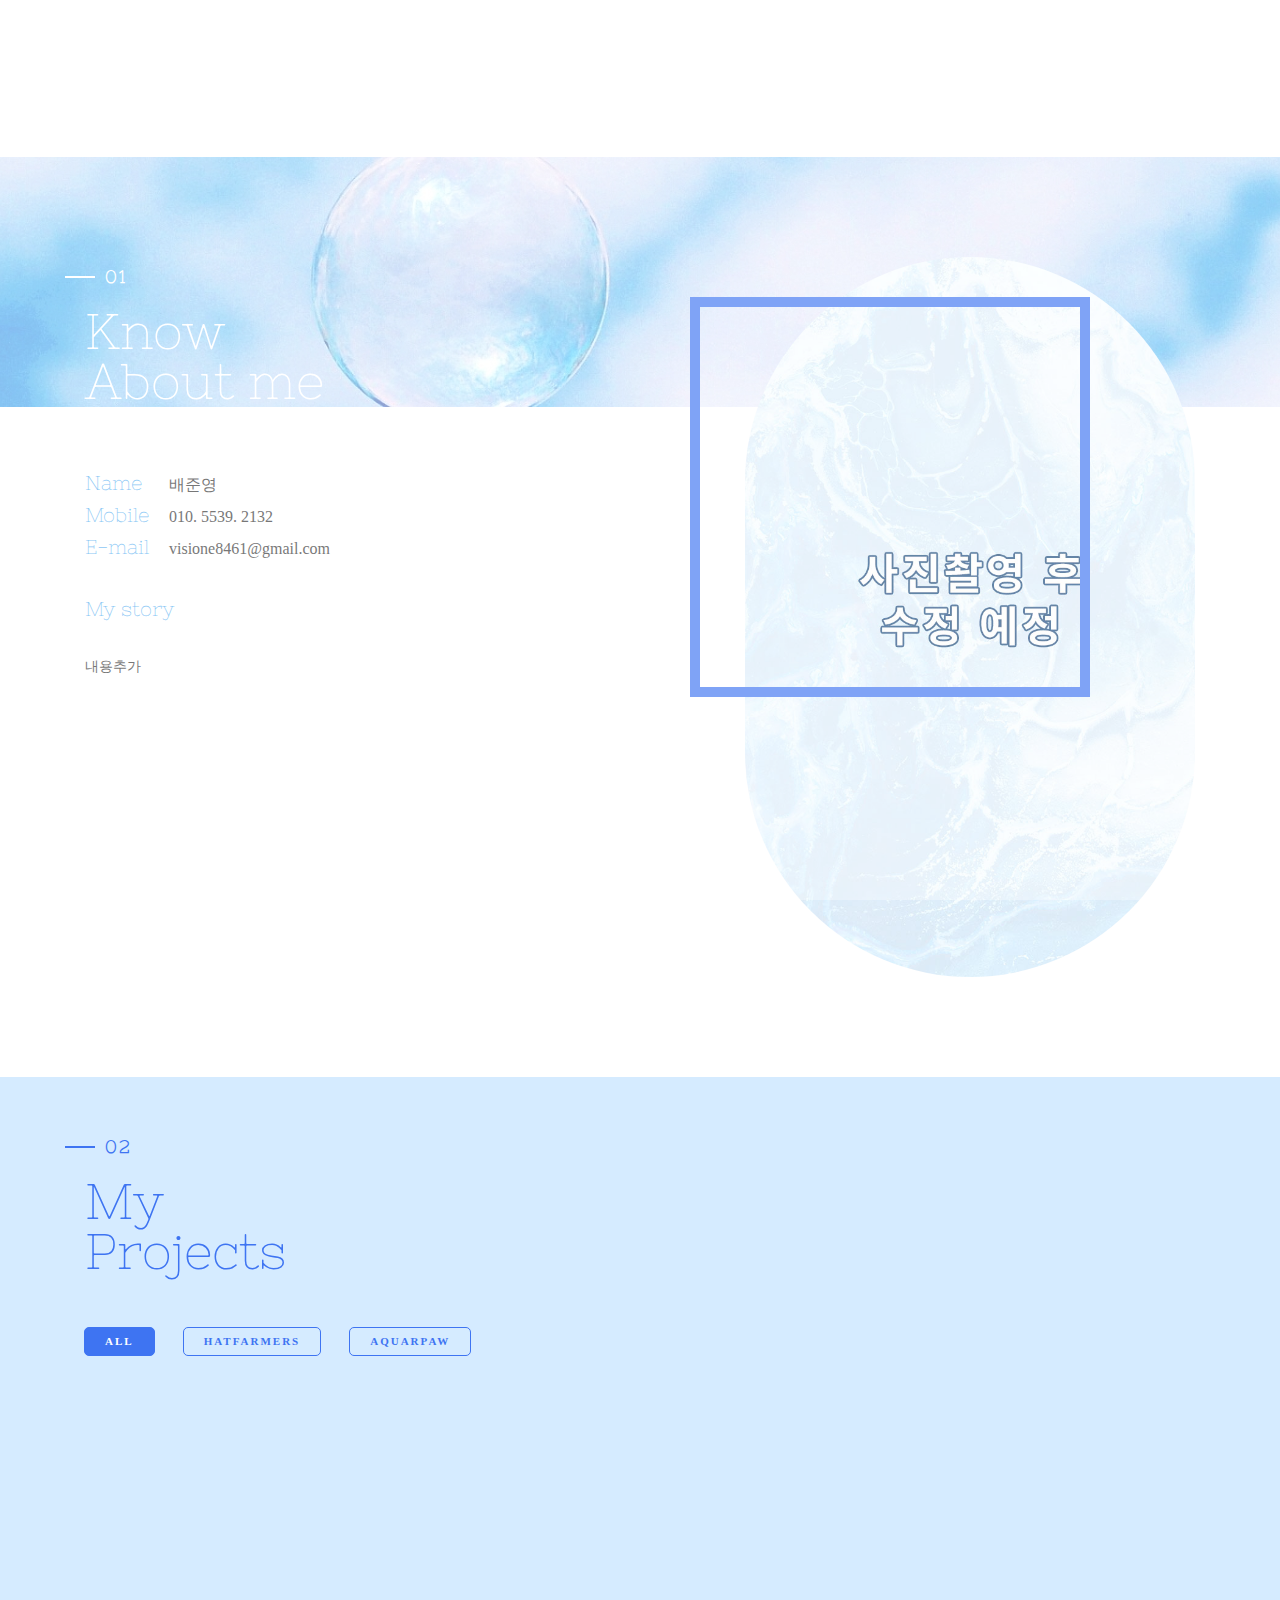
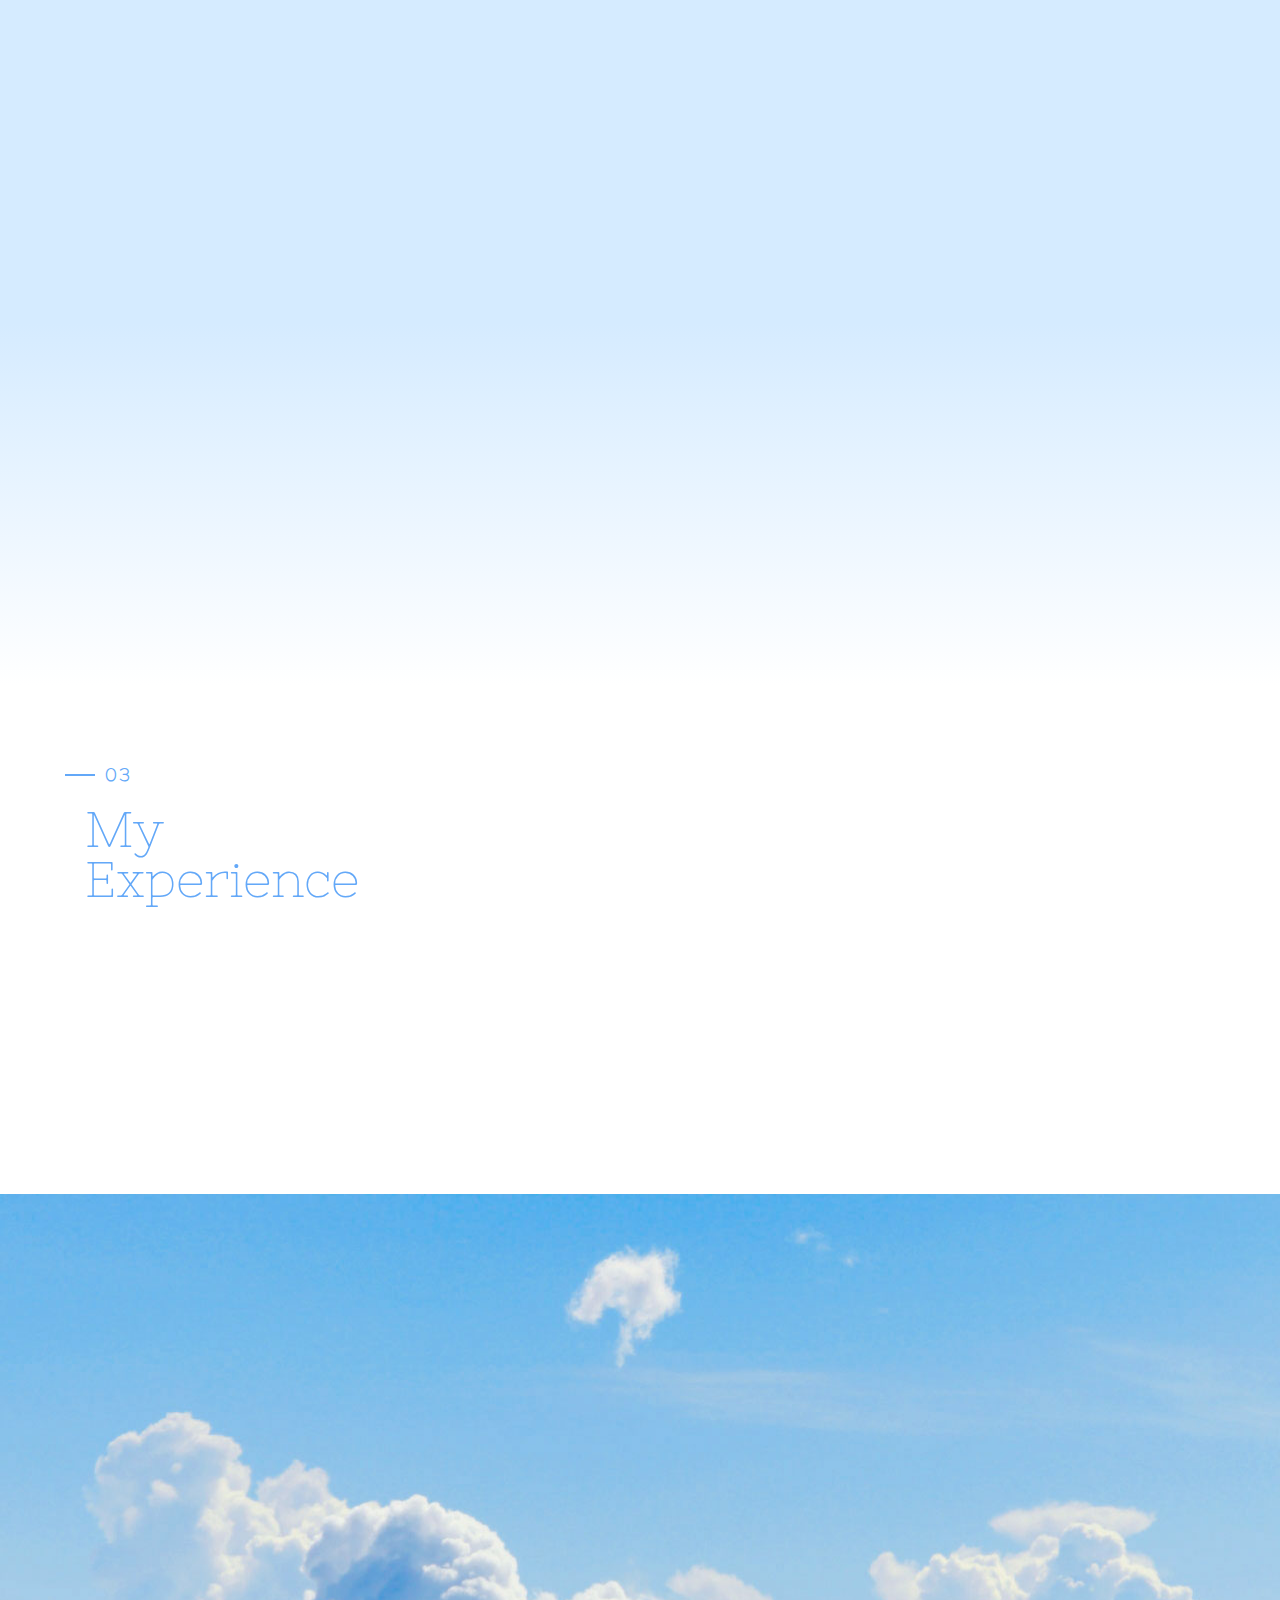
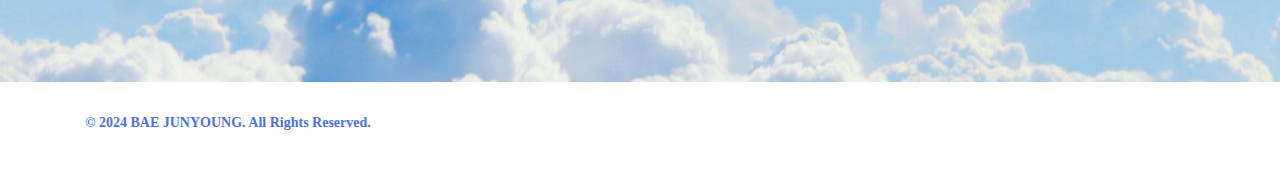
==== commit 64c32b1f: "Add files via upload" ====
--- a/index.html
+++ b/index.html
@@ -308,7 +308,7 @@
     <div class="section" id="contact">
         <div class="container">
             <div class="col-md-12">
-                <p>© 2021 Free HTML5 Template. All Rights Reserved.</p>
+                <p>© 2024 BAE JUNYOUNG. All Rights Reserved.</p>
             </div>
         </div>
     </div>
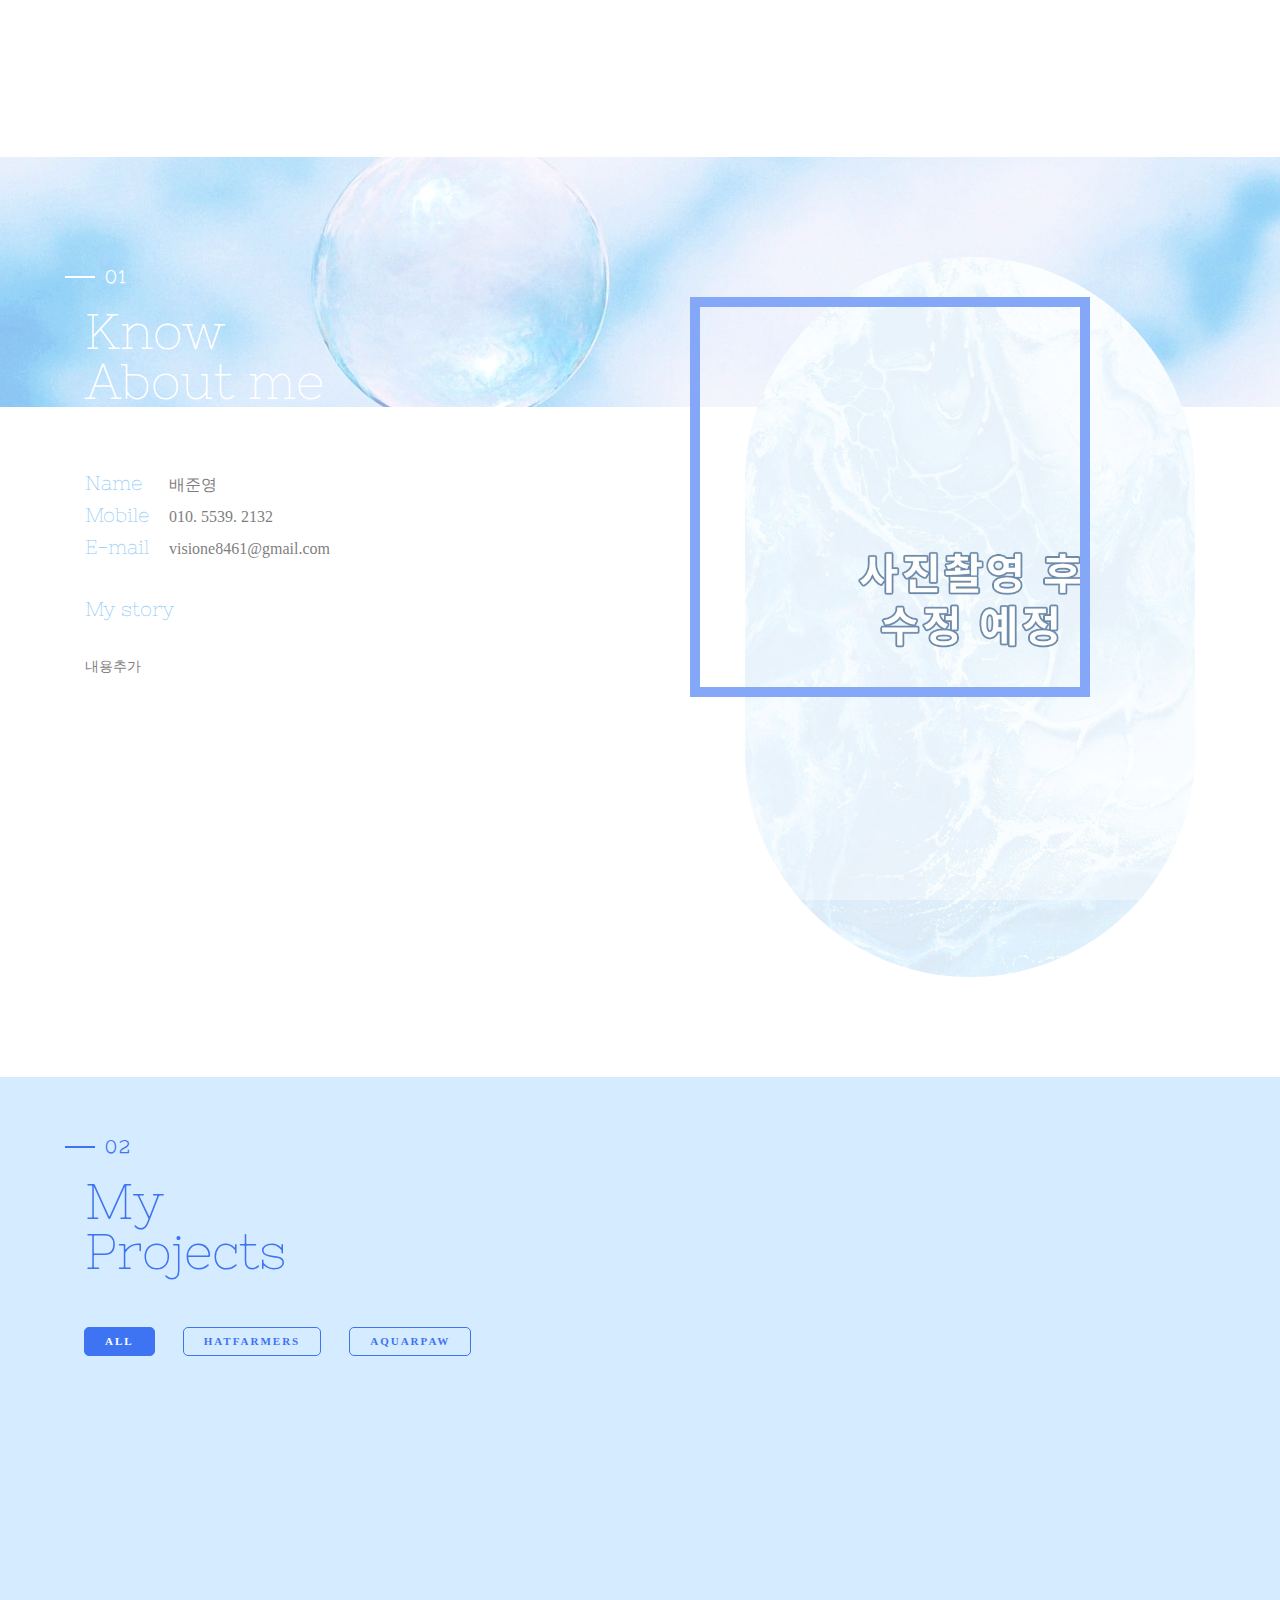
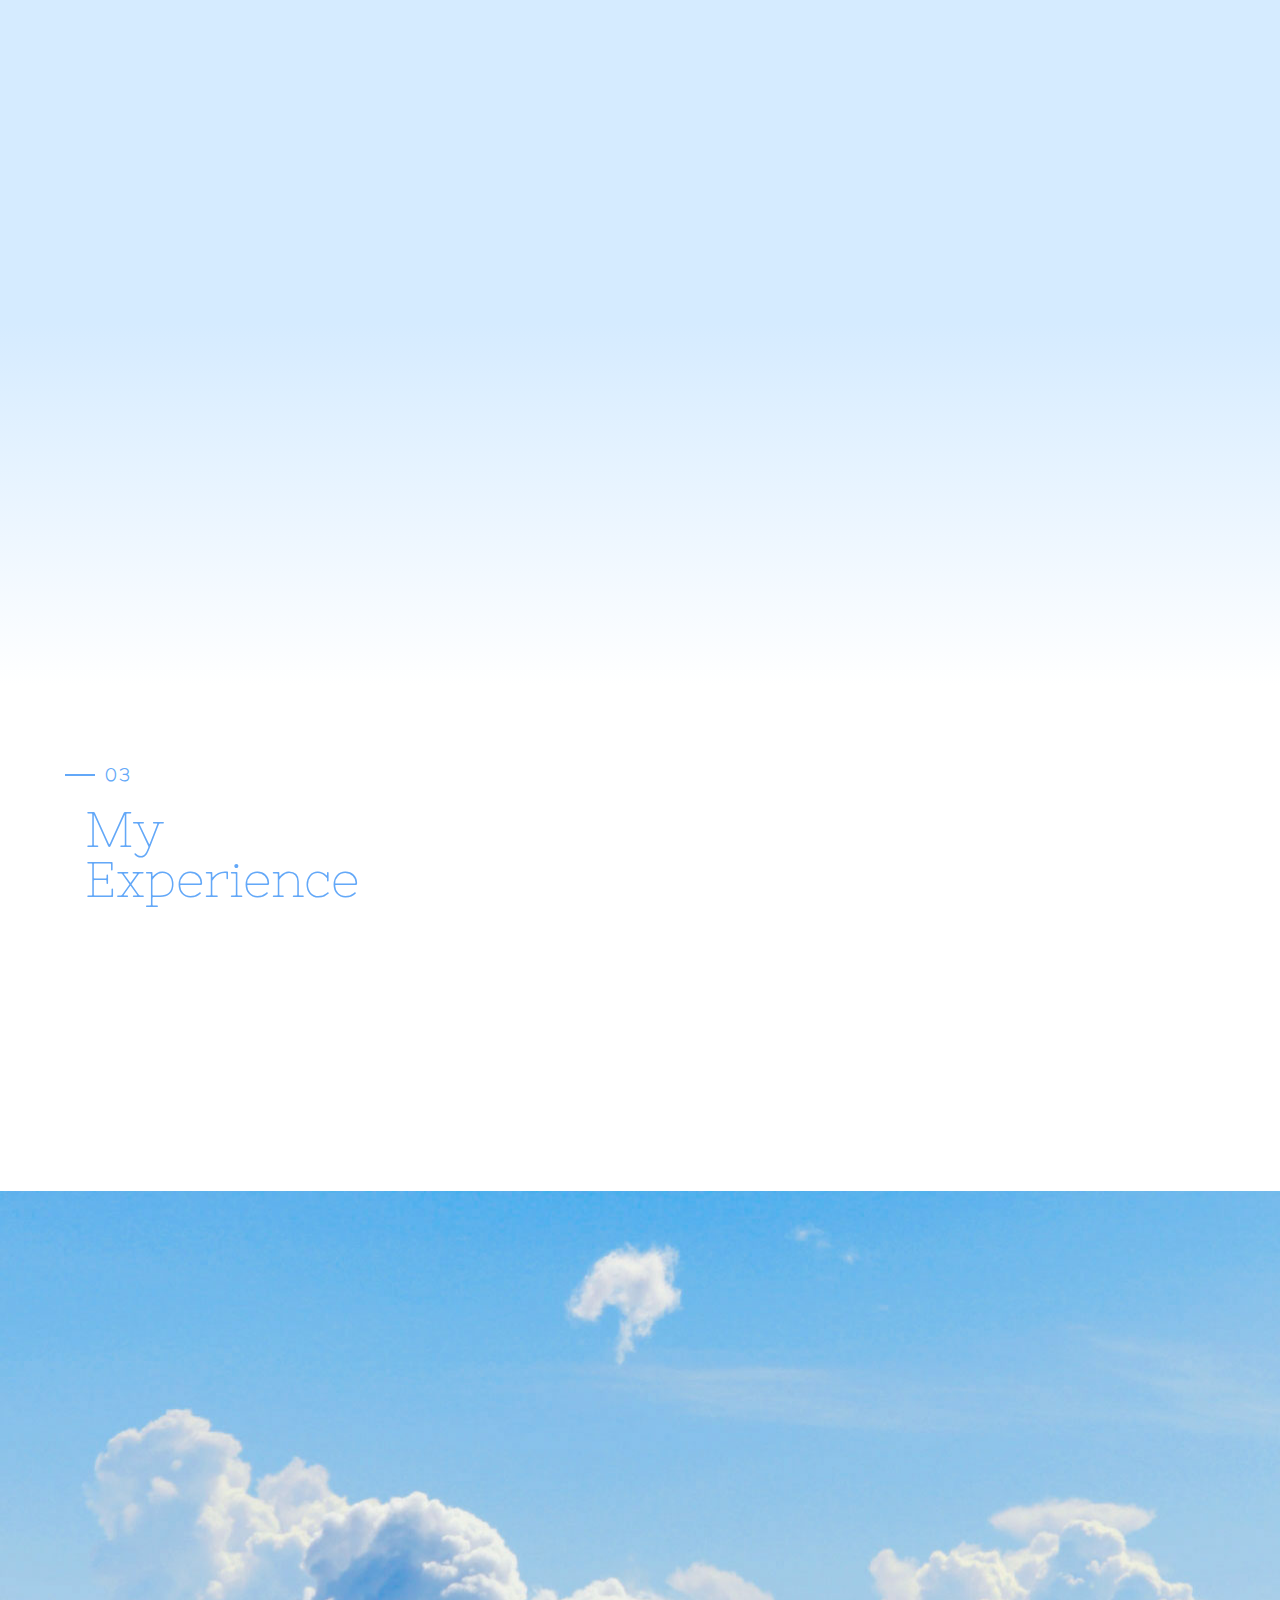
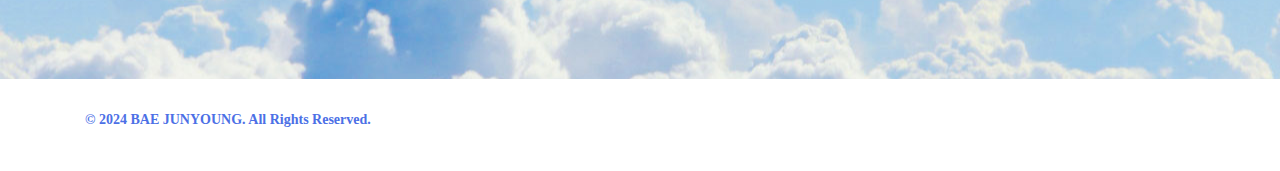
==== commit f4a72782: "Add files via upload" ====
--- a/index.html
+++ b/index.html
@@ -245,7 +245,7 @@
                     <li class="timeline-event" data-aos="fade-up">
                         
                         <div class="timeline-event-copy">
-                            <label class="timeline-event-icon"><img src="./img/effect.png" alt="" class="icon_hover"></label>
+                            <label class="timeline-event-icon"><img src="./img/effect.gif" alt="" class="icon_hover"></label>
                             <p class="timeline-event-thumbnail">Certificate</p>
                         </div>
                         <ol>
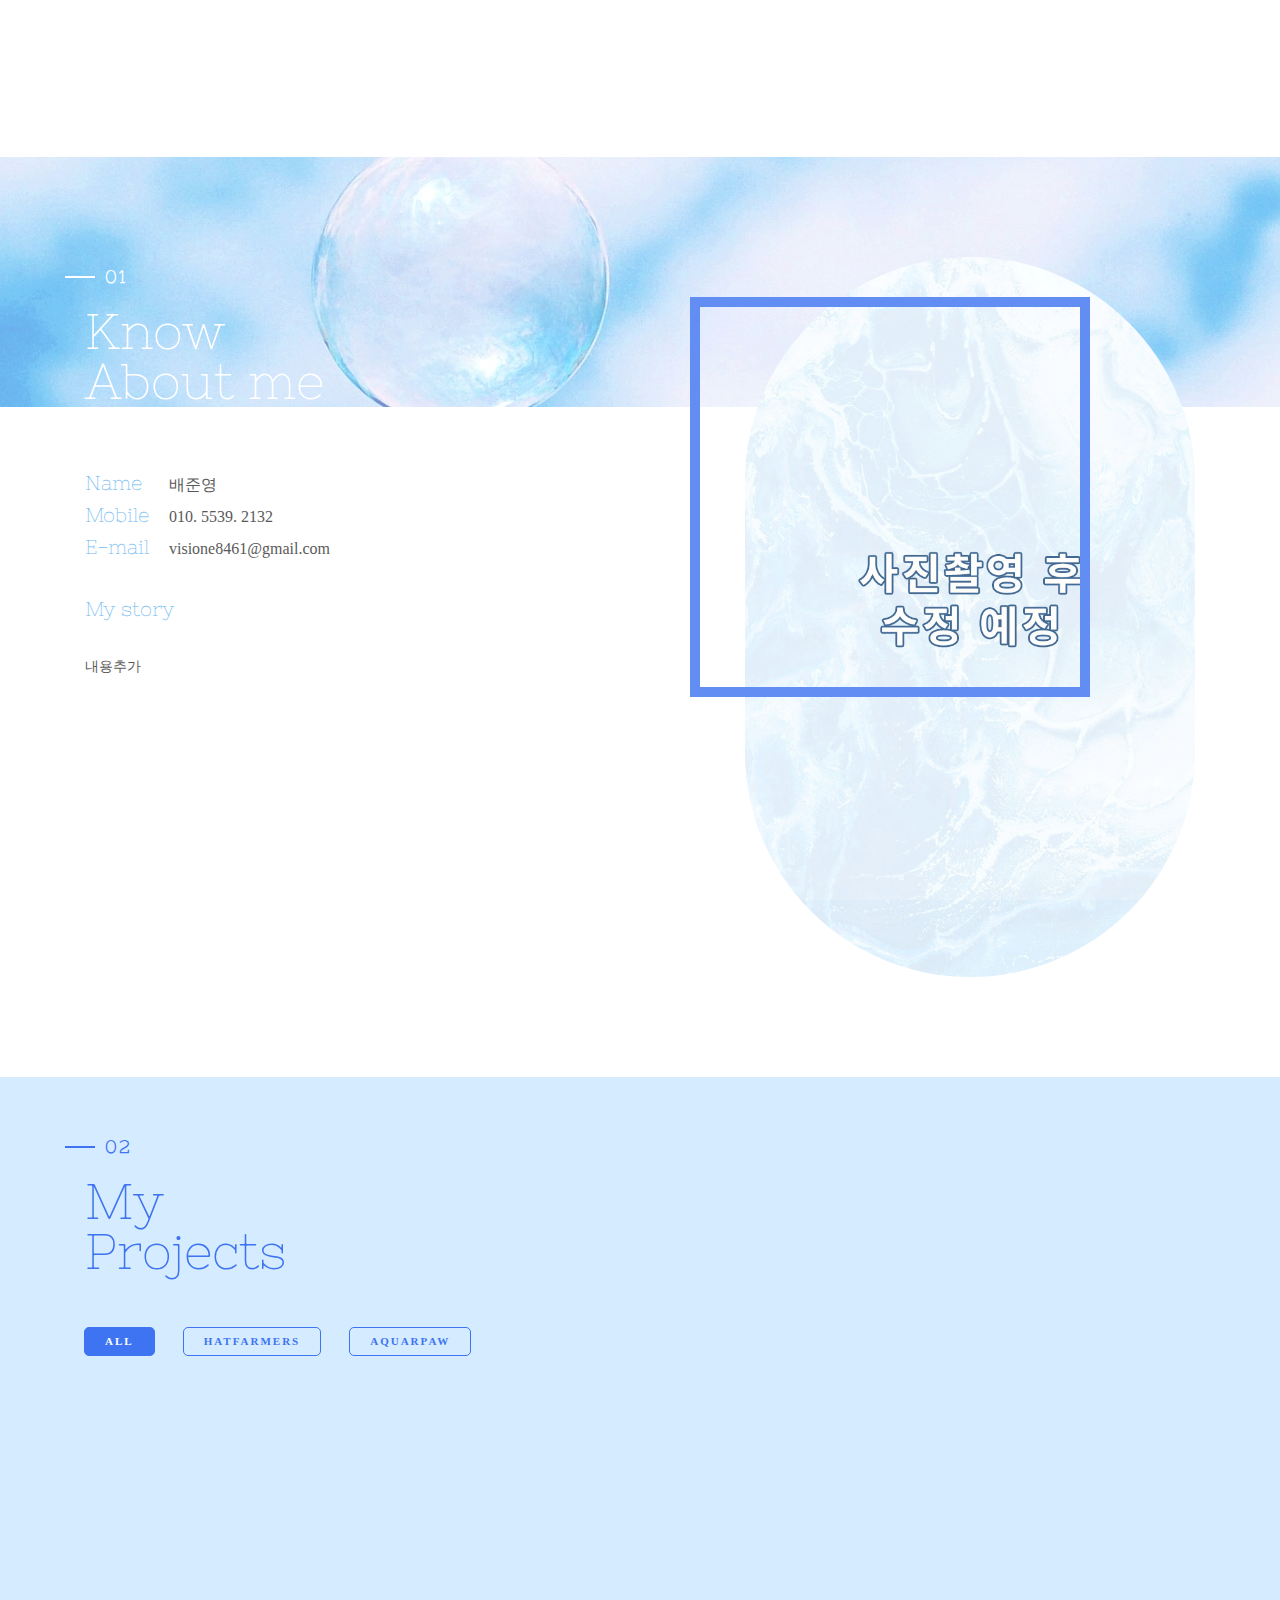
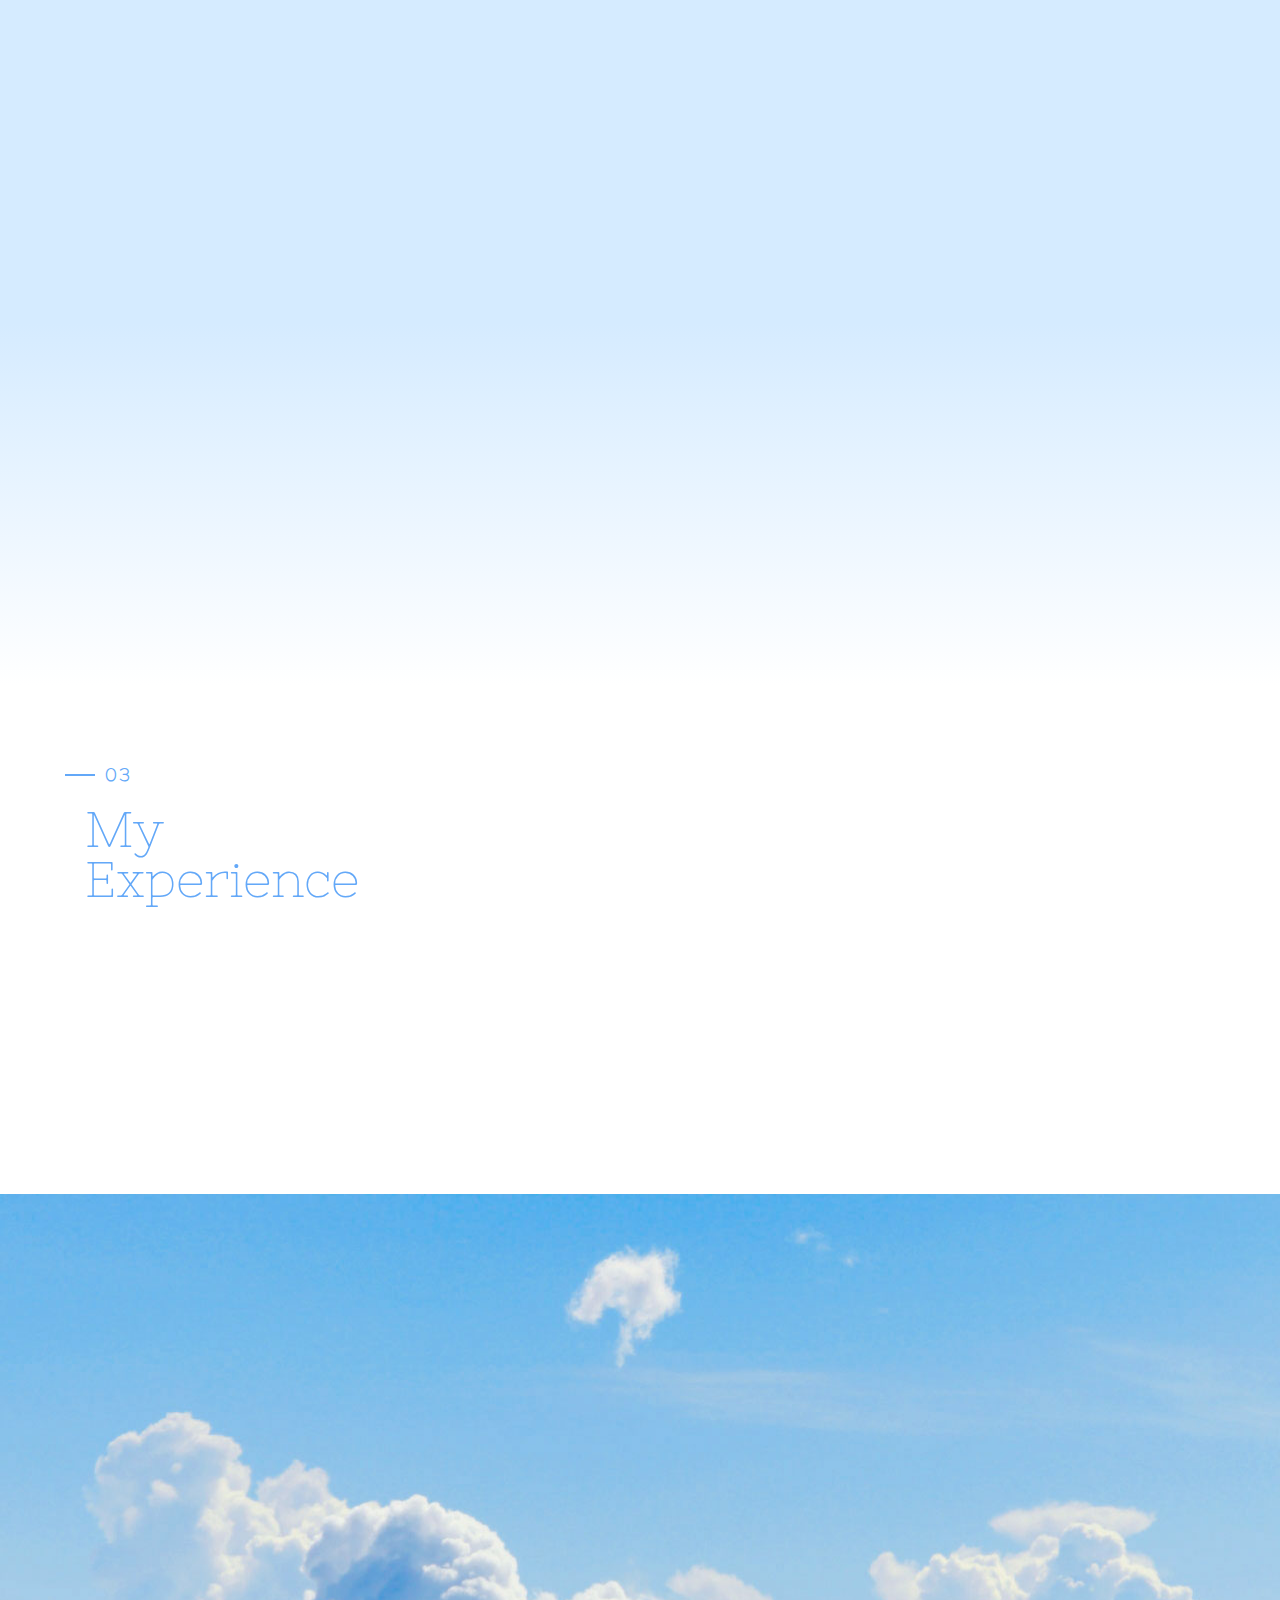
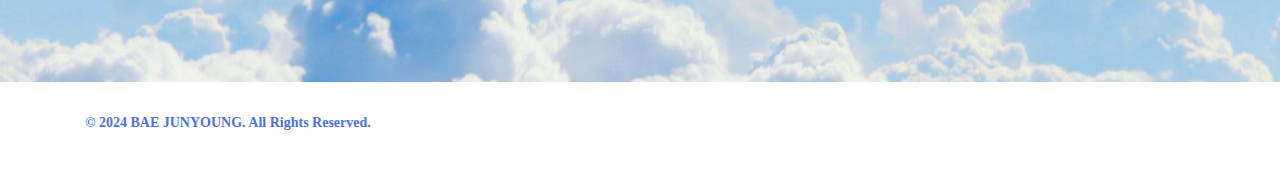
==== commit 86534125: "Add files via upload" ====
--- a/index.html
+++ b/index.html
@@ -245,7 +245,7 @@
                     <li class="timeline-event" data-aos="fade-up">
                         
                         <div class="timeline-event-copy">
-                            <label class="timeline-event-icon"><img src="./img/effect.gif" alt="" class="icon_hover"></label>
+                            <label class="timeline-event-icon"><img src="./img/effect.png" alt="" class="icon_hover"></label>
                             <p class="timeline-event-thumbnail">Certificate</p>
                         </div>
                         <ol>
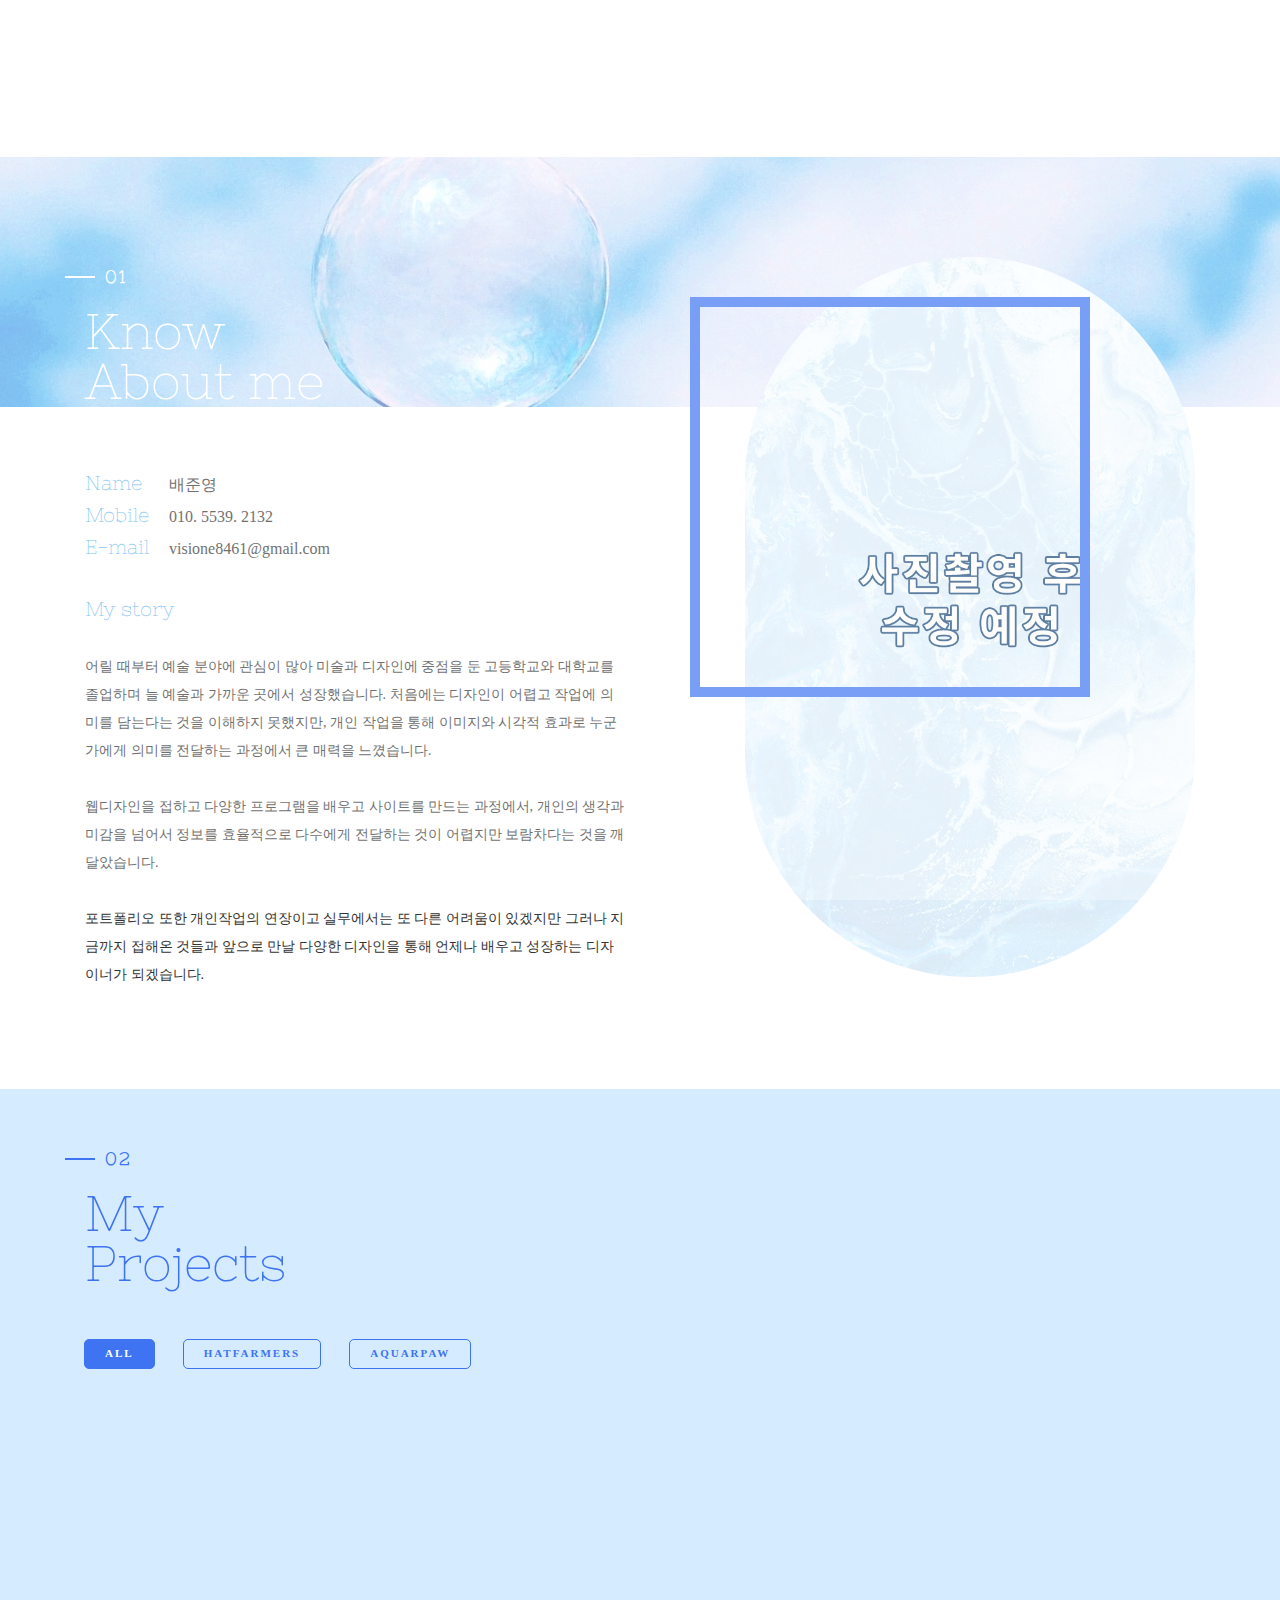
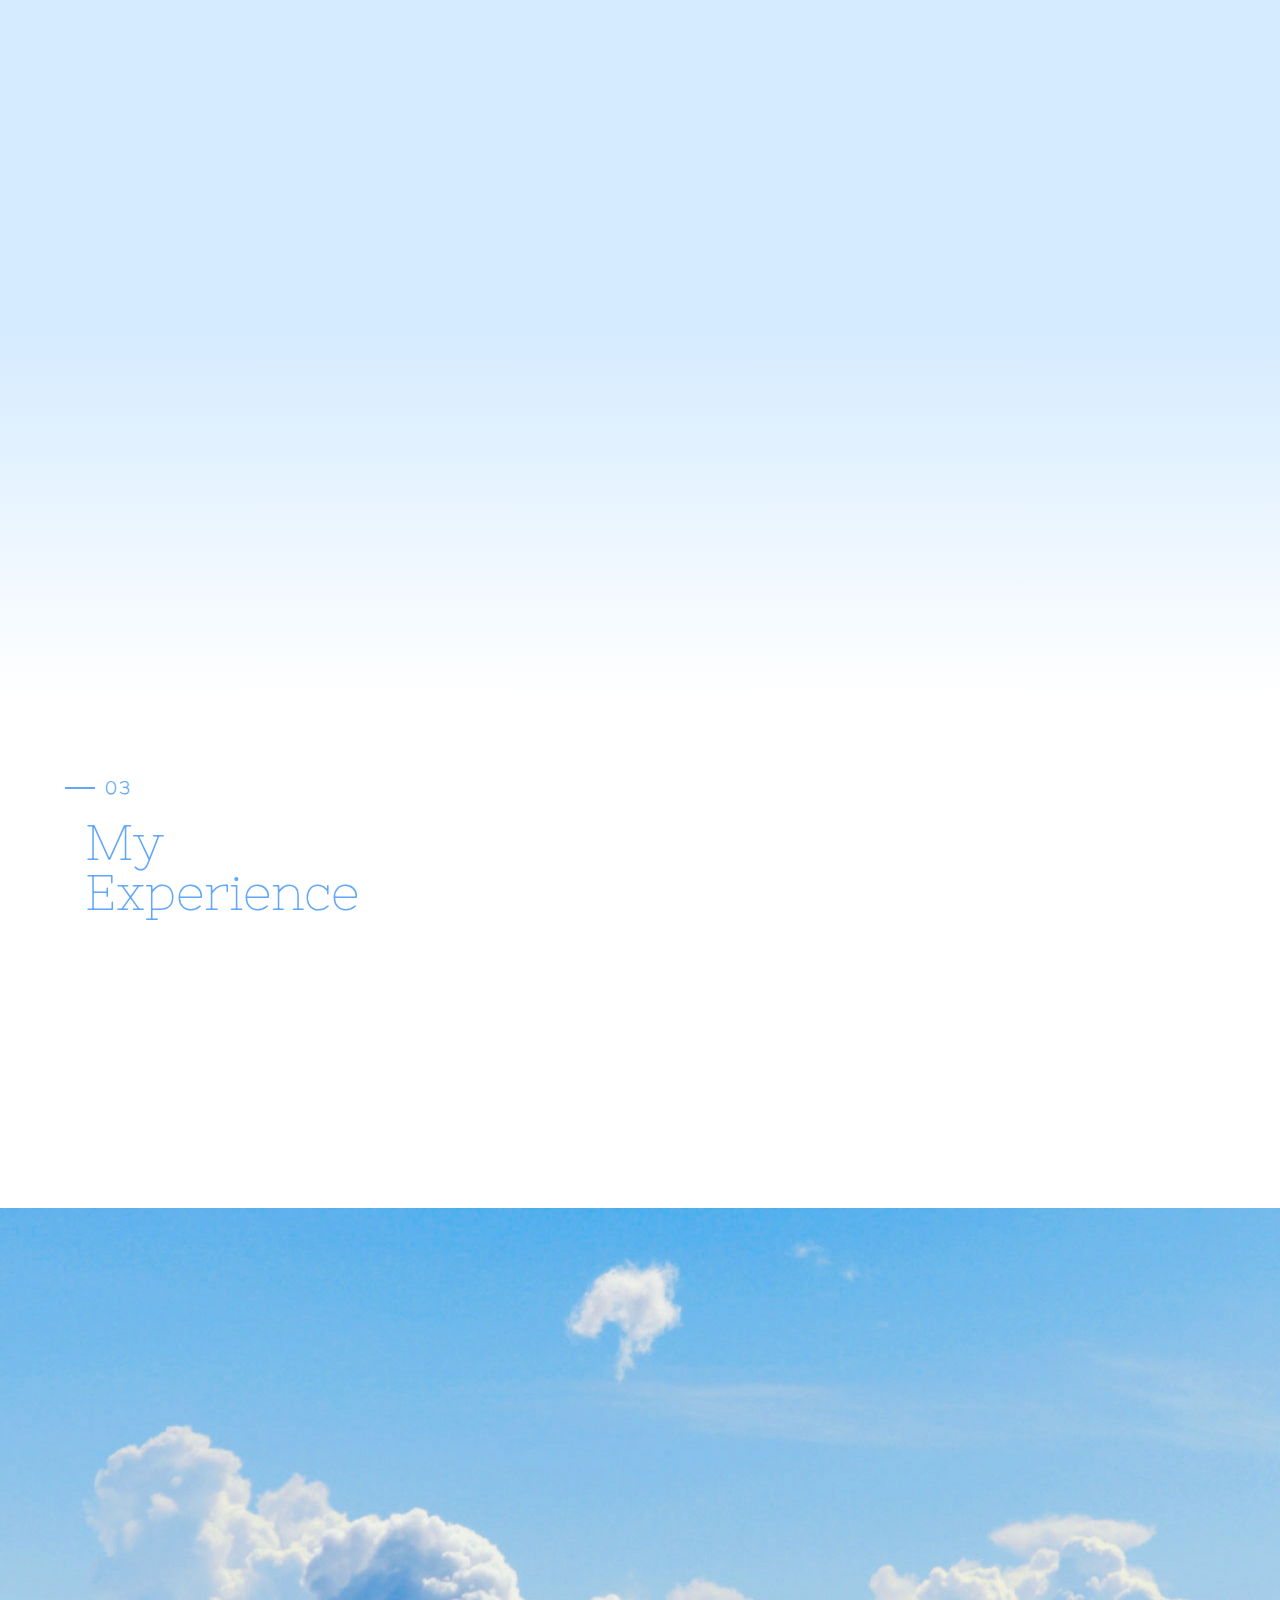
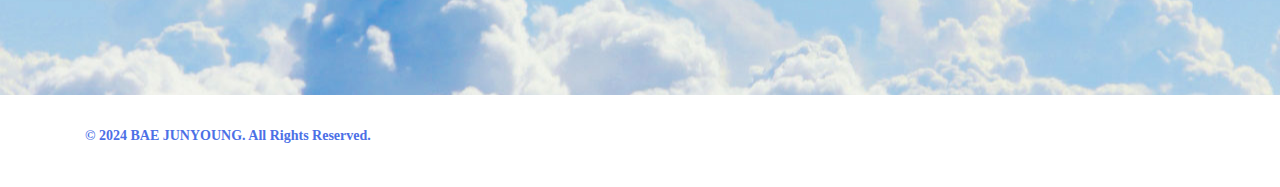
==== commit abb2223b: "Add files via upload" ====
--- a/index.html
+++ b/index.html
@@ -79,7 +79,12 @@
                 <div class="h-1">My story</div>
                 <div class="h-2">
 
-                    <br>내용추가
+                    <br>어릴 때부터 예술 분야에 관심이 많아 미술과 디자인에 중점을 둔 고등학교와 대학교를 졸업하며 늘 예술과 가까운 곳에서 성장했습니다.
+                     처음에는 디자인이 어렵고 작업에 의미를 담는다는 것을 이해하지 못했지만, 개인 작업을 통해 이미지와 시각적 효과로 누군가에게 의미를 전달하는 과정에서 큰 매력을 느꼈습니다.
+                    <br>
+                    <br>웹디자인을 접하고 다양한 프로그램을 배우고 사이트를 만드는 과정에서, 개인의 생각과 미감을 넘어서 정보를 효율적으로 다수에게 전달하는 것이 어렵지만 보람차다는 것을 깨달았습니다.
+                    <br>
+                    <br>포트폴리오 또한 개인작업의 연장이고 실무에서는 또 다른 어려움이 있겠지만 그러나 지금까지 접해온 것들과 앞으로 만날 다양한 디자인을 통해 언제나 배우고 성장하는 디자이너가 되겠습니다.
                 </div>
             </div>
             <div class="col-md-6 about-img-div">
--- a/css/style.css
+++ b/css/style.css
@@ -438,8 +438,11 @@
     width: 100%;
     float: left;
 }
-
+.timeline-event-icon{
+    width: 30px;
+}
 .timeline-event-icon img{
+    width: 100%;
     padding-bottom: 10px;
 }
 
@@ -448,7 +451,7 @@
 }
 
 
-.timeline-event-copy .timeline-event-thumbnail:hover {
+.timeline-event-copy:hover .timeline-event-thumbnail{
     box-shadow: inset 40em 0 0 0 #D5EBFF;
 }
 
--- a/css/style.css
+++ b/css/style.css
@@ -438,8 +438,11 @@
     width: 100%;
     float: left;
 }
-
+.timeline-event-icon{
+    width: 30px;
+}
 .timeline-event-icon img{
+    width: 100%;
     padding-bottom: 10px;
 }
 
@@ -448,7 +451,7 @@
 }
 
 
-.timeline-event-copy .timeline-event-thumbnail:hover {
+.timeline-event-copy:hover .timeline-event-thumbnail{
     box-shadow: inset 40em 0 0 0 #D5EBFF;
 }
 
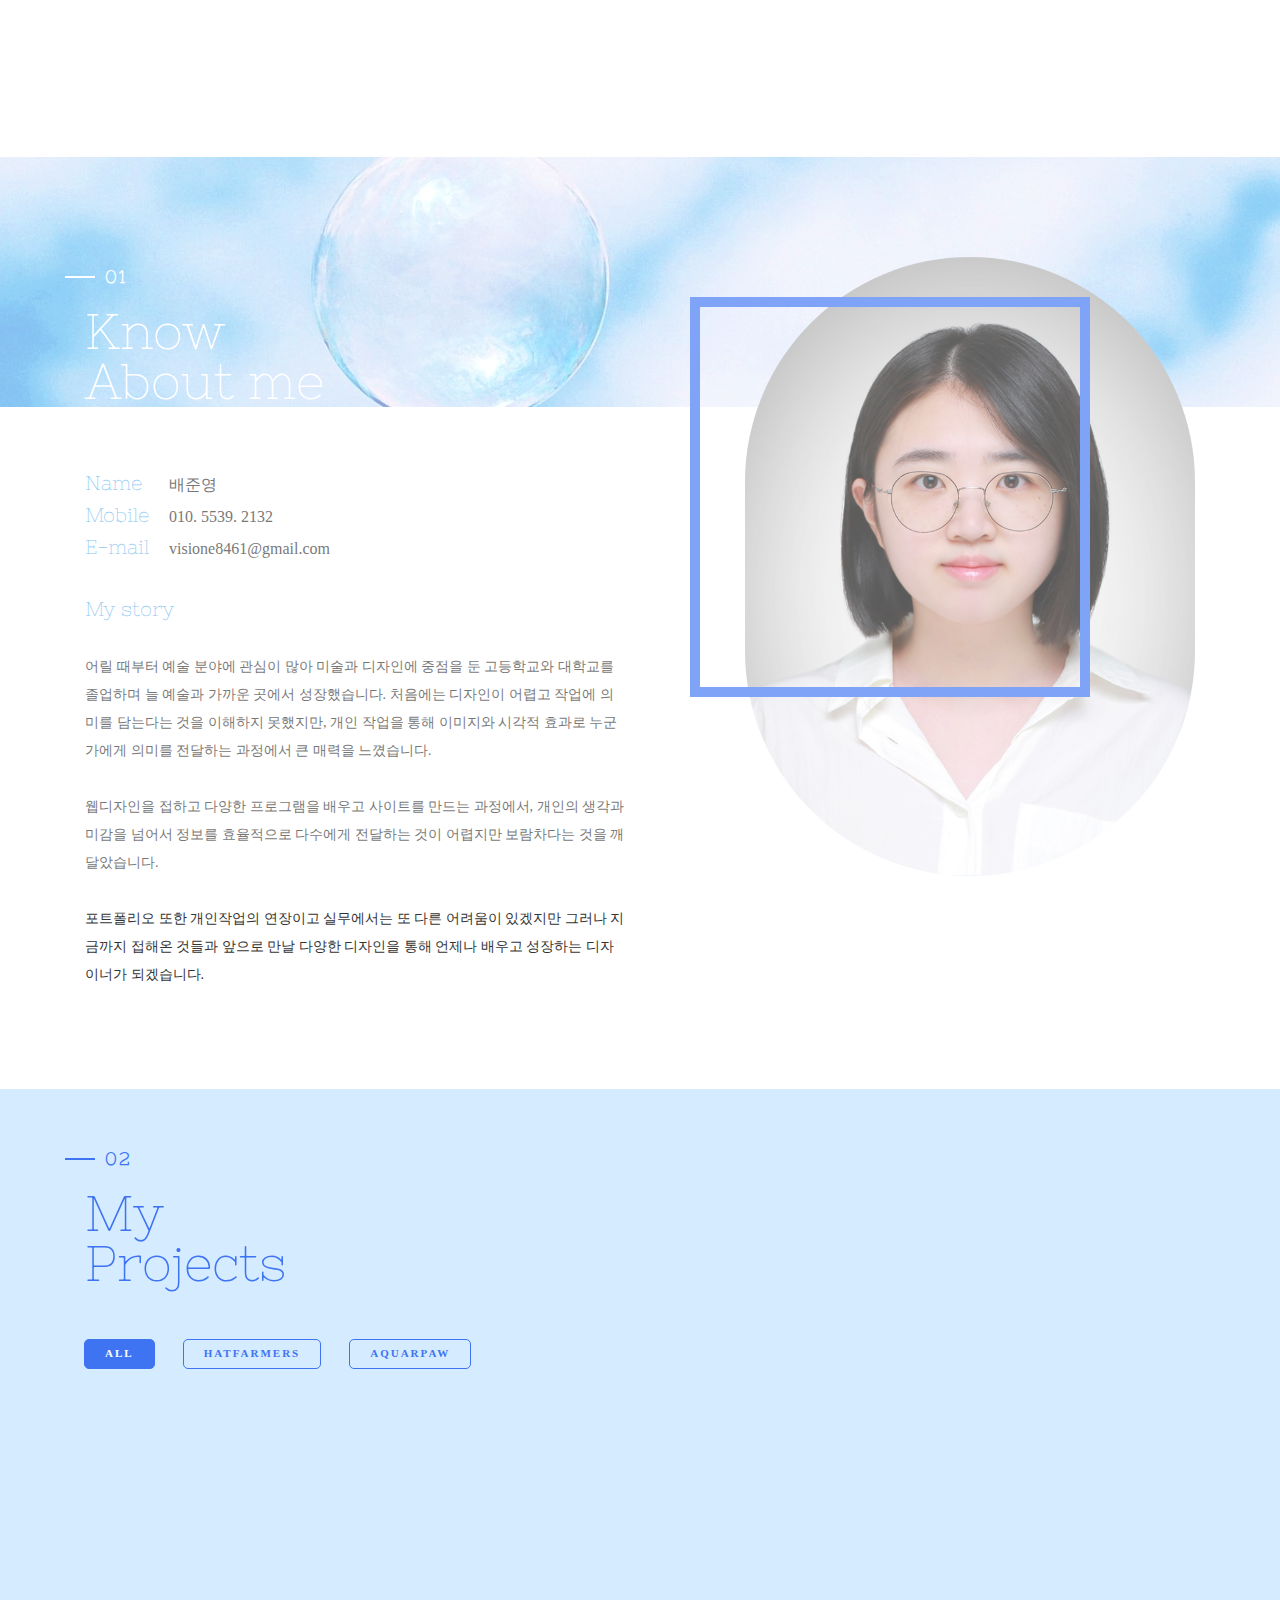
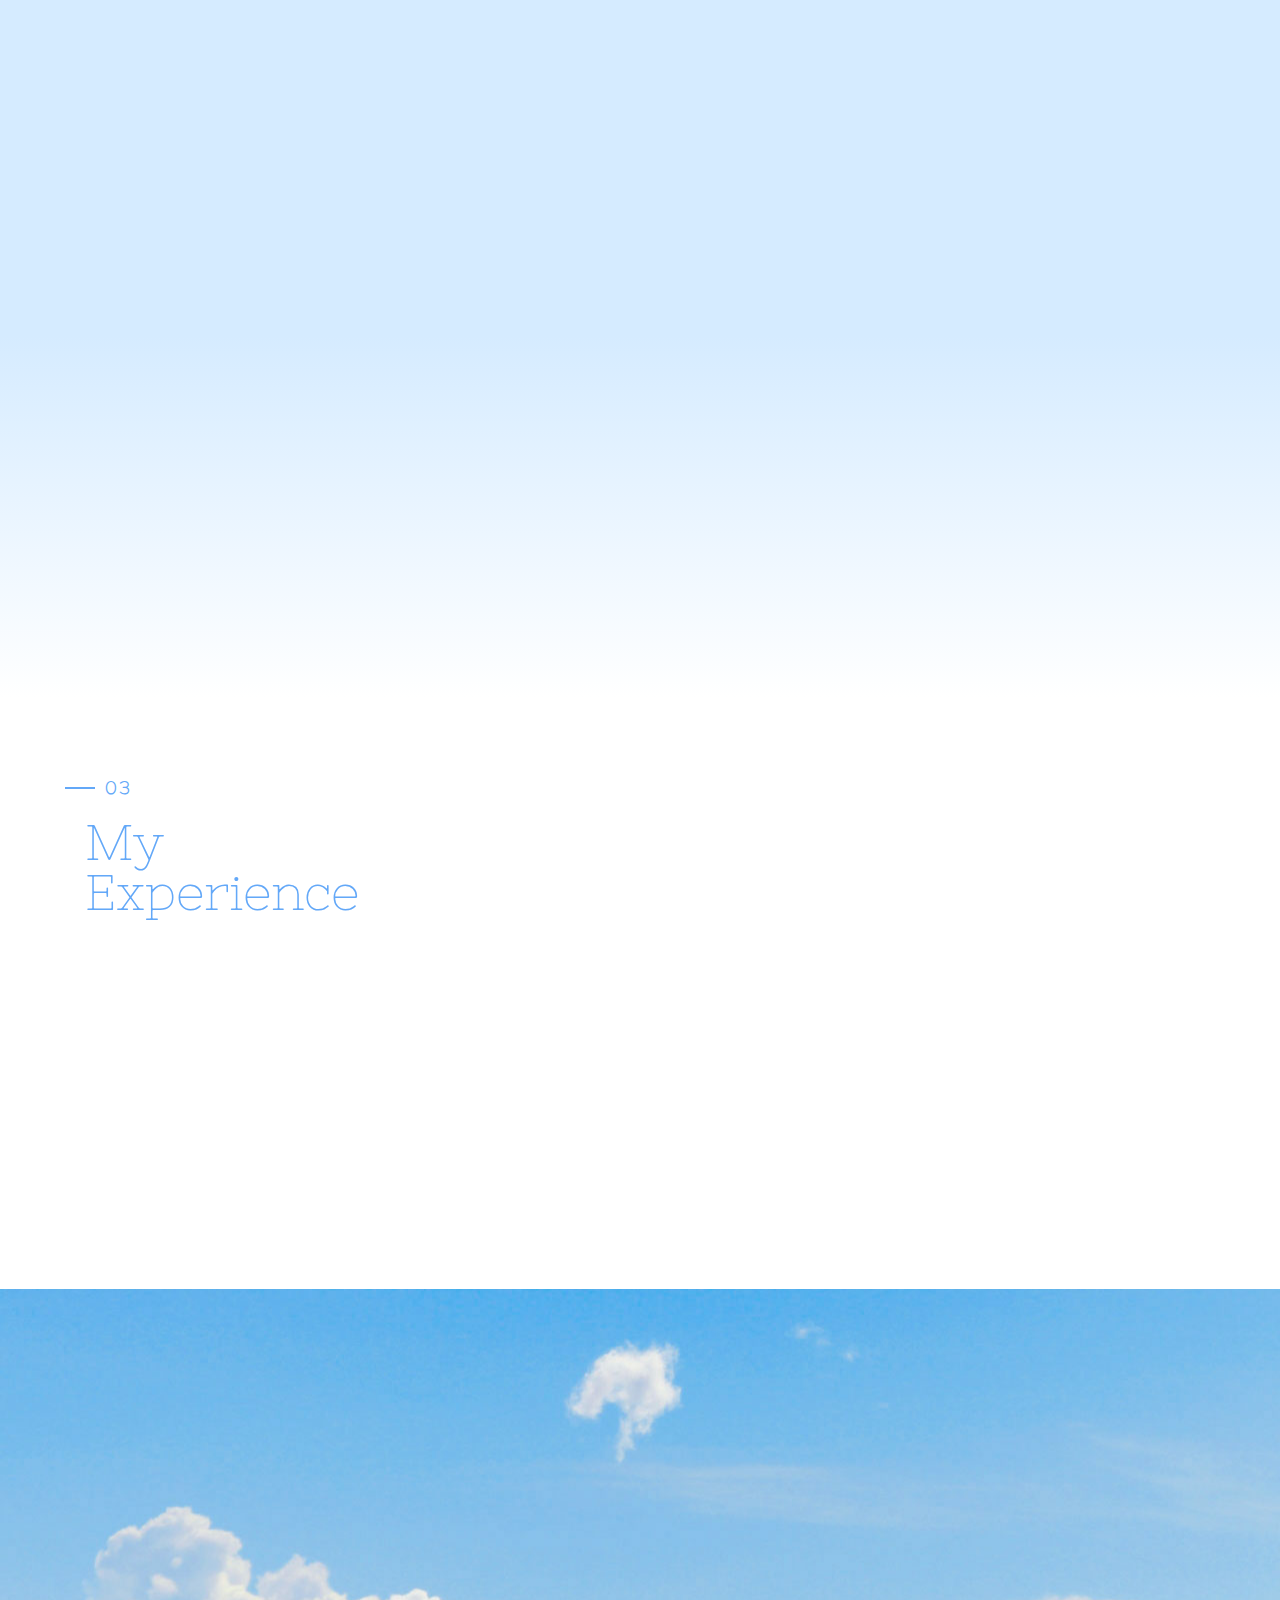
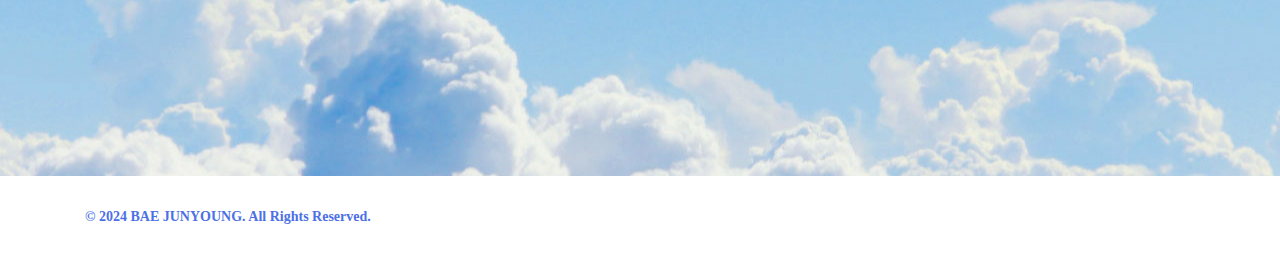
==== commit 04604805: "Add files via upload" ====
--- a/index.html
+++ b/index.html
@@ -207,6 +207,21 @@
                             </div>
                             <!-- end single work -->
 
+
+                                 <!-- single work -->
+                                 <div class="col-md-4 col-sm-6">
+                                    <a href="./card.html" target="_blank">
+                                        <div class="portfolio_item">
+                                            <img src="img/portfolio/07.jpg" alt="image" class="img-responsive" />
+                                        </div>
+                                        <div class="pj_text_box clearfix">
+                                            <p class="subject link-1">Artwork</p>
+                                            <h3>Card News</h3>
+                                        </div>
+                                    </a>
+                                </div>
+                                <!-- end single work -->
+
                         </div>
                         <!-- end portfolio_container -->
                     </div>
@@ -255,8 +270,12 @@
                         </div>
                         <ol>
                             <li>
-                                <h3>컴퓨터 그래픽스</h3>
+                                <h3>컴퓨터그래픽스운용기능사</h3>
                                 <p>2016. 07. 15</p>
+                            </li>
+                            <li>
+                                <h3>웹디자인기능사</h3>
+                                <p>2024. 09. 11</p>
                             </li>
                         </ol>
                     </li>
@@ -277,19 +296,19 @@
                     <div class="skills-circle">
 
                         <ul>
-                            <li data-percent="80"><span class="text">Ps</span><span
-                                    class="bar-circle-right"></span><span class="bar-circle-left"></span><span
-                                    class="bar-circle-cover"></span><b></b></li>
-                            <li data-percent="75"><span class="text">Ai</span><span
-                                    class="bar-circle-right"></span><span class="bar-circle-left"></span><span
-                                    class="bar-circle-cover"></span><b></b></li>
-                            <li data-percent="65"><span class="text">Web</span><span
-                                    class="bar-circle-right"></span><span class="bar-circle-left"></span><span
-                                    class="bar-circle-cover"></span><b></b></li>
-                            <li data-percent="55"><span class="text">Pr</span><span
-                                    class="bar-circle-right"></span><span class="bar-circle-left"></span><span
-                                    class="bar-circle-cover"></span><b></b></li>
-                            <li data-percent="55"><span class="text">Ae</span><span
+                            <li data-percent="95"><span class="text">Ps</span><span
+                                    class="bar-circle-right"></span><span class="bar-circle-left"></span><span
+                                    class="bar-circle-cover"></span><b></b></li>
+                            <li data-percent="90"><span class="text">Ai</span><span
+                                    class="bar-circle-right"></span><span class="bar-circle-left"></span><span
+                                    class="bar-circle-cover"></span><b></b></li>
+                            <li data-percent="80"><span class="text">Web</span><span
+                                    class="bar-circle-right"></span><span class="bar-circle-left"></span><span
+                                    class="bar-circle-cover"></span><b></b></li>
+                            <li data-percent="80"><span class="text">Pr</span><span
+                                    class="bar-circle-right"></span><span class="bar-circle-left"></span><span
+                                    class="bar-circle-cover"></span><b></b></li>
+                            <li data-percent="70"><span class="text">Ae</span><span
                                     class="bar-circle-right"></span><span class="bar-circle-left"></span><span
                                     class="bar-circle-cover"></span><b></b></li>
 
